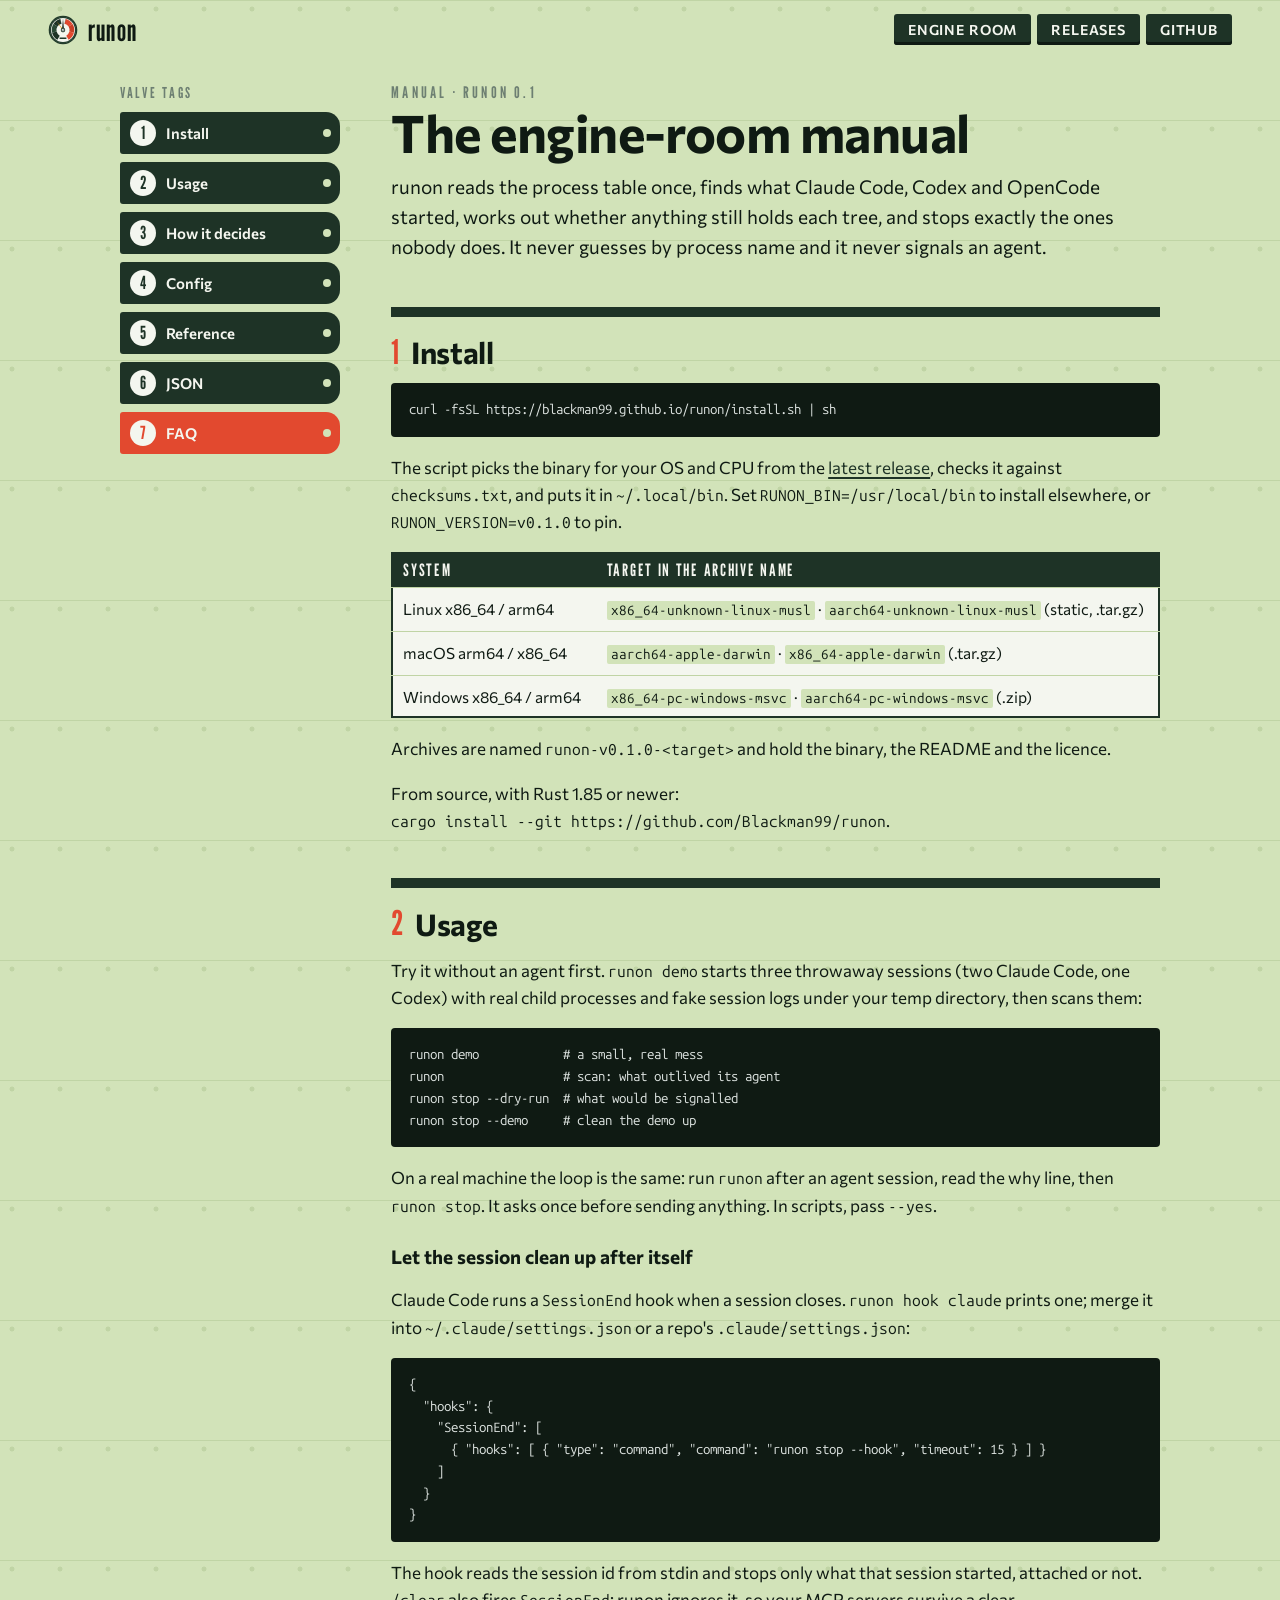
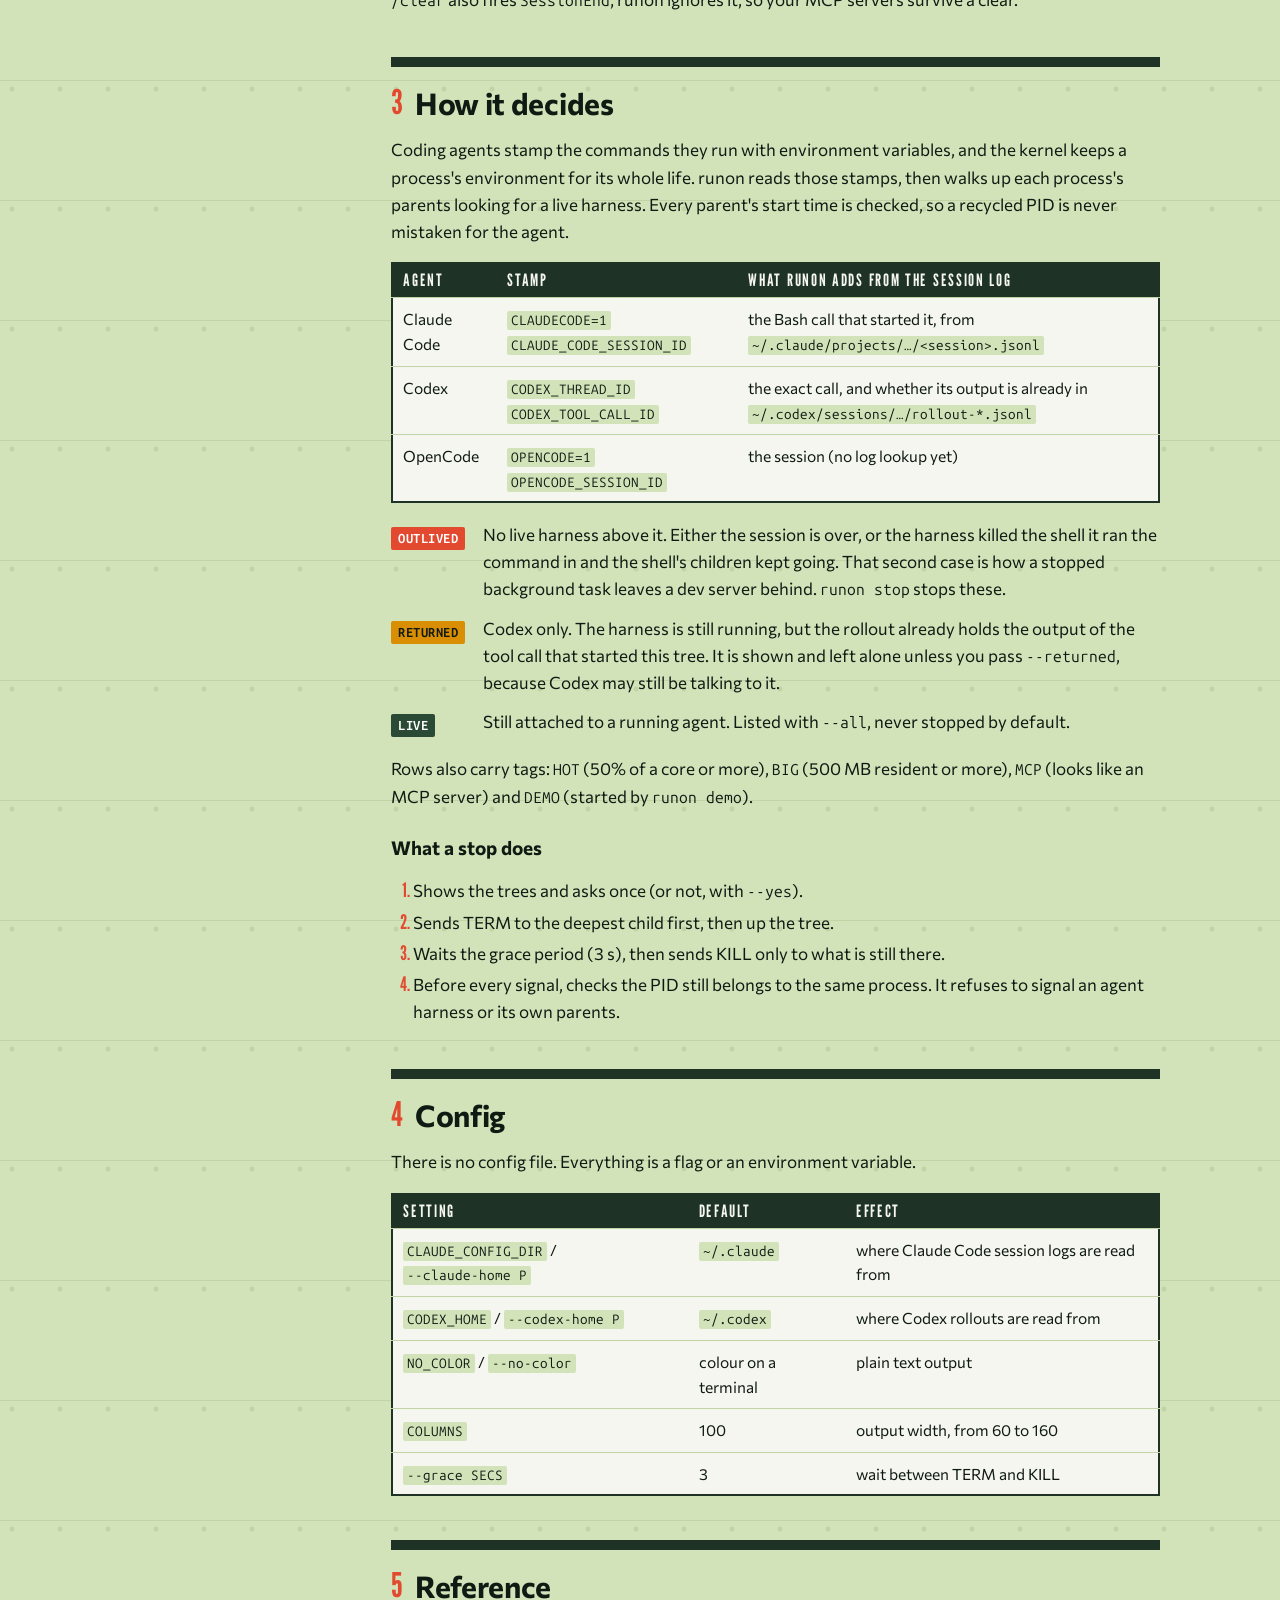
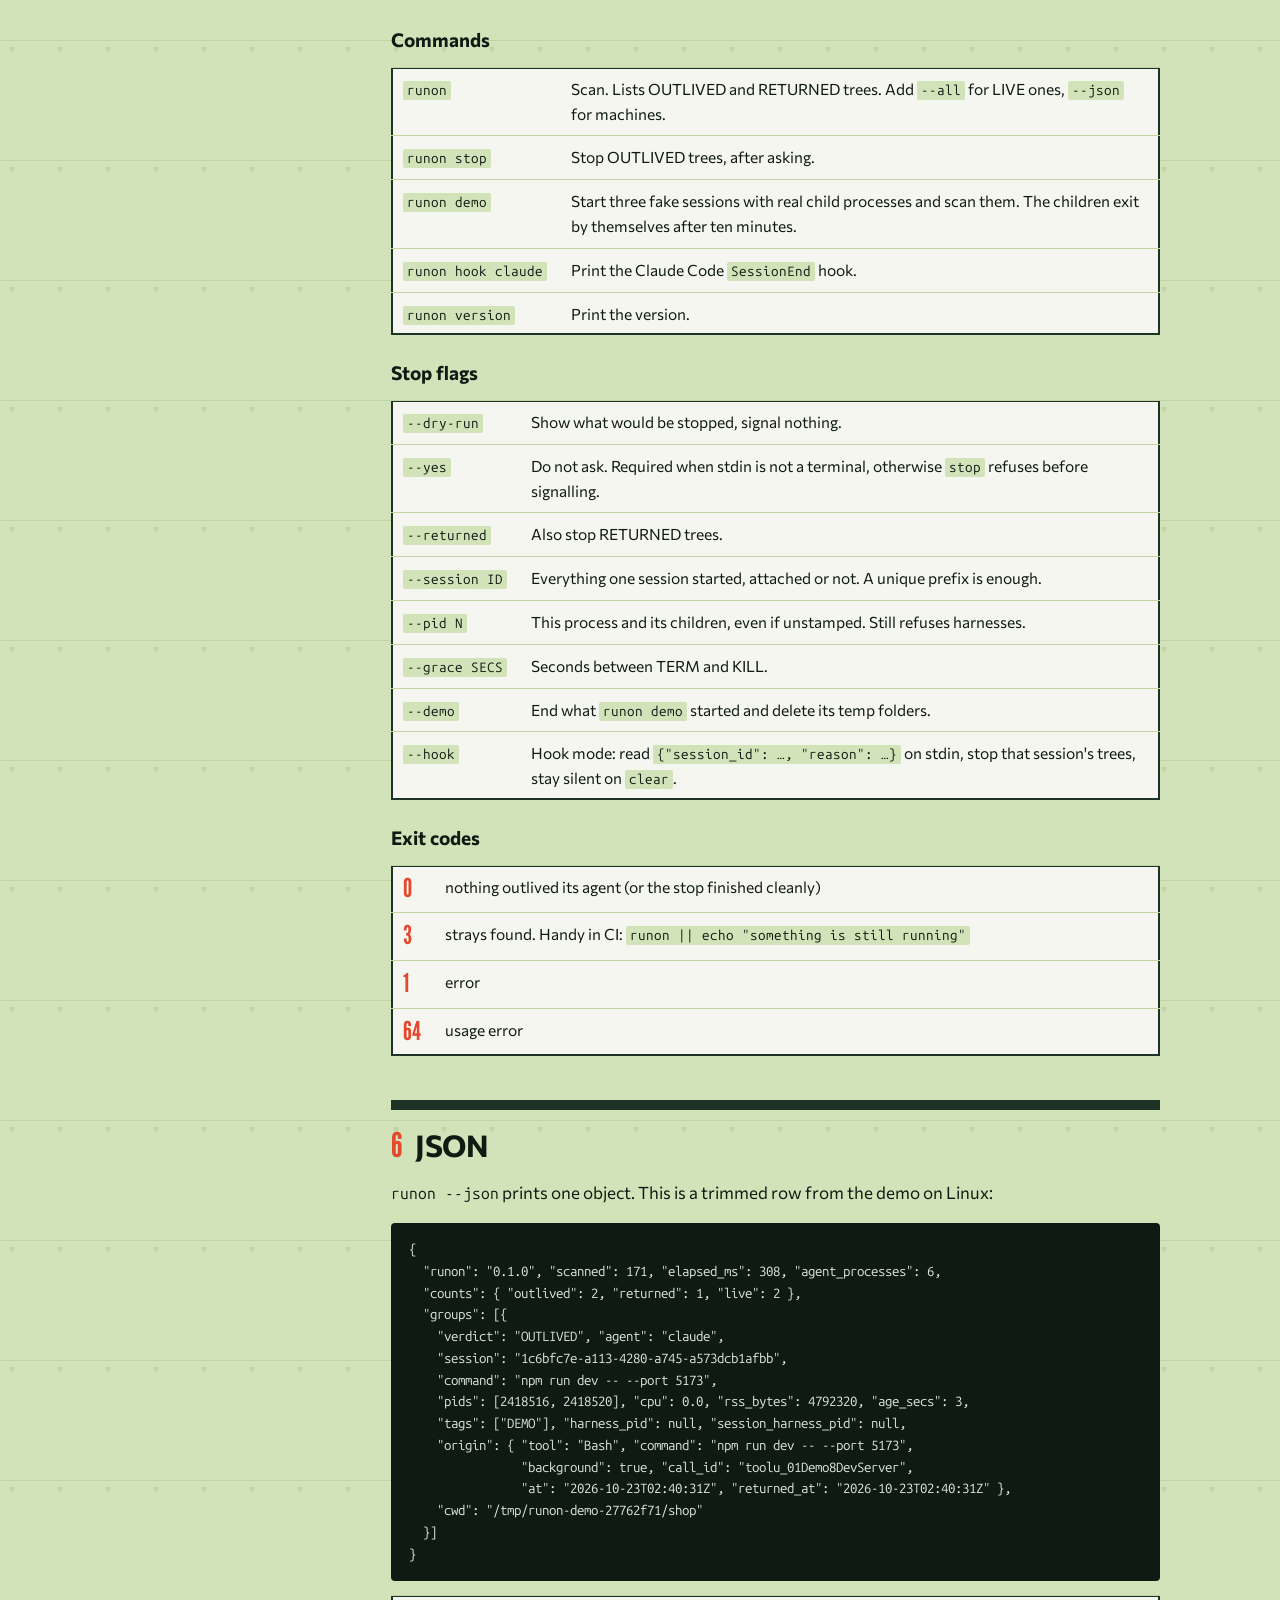
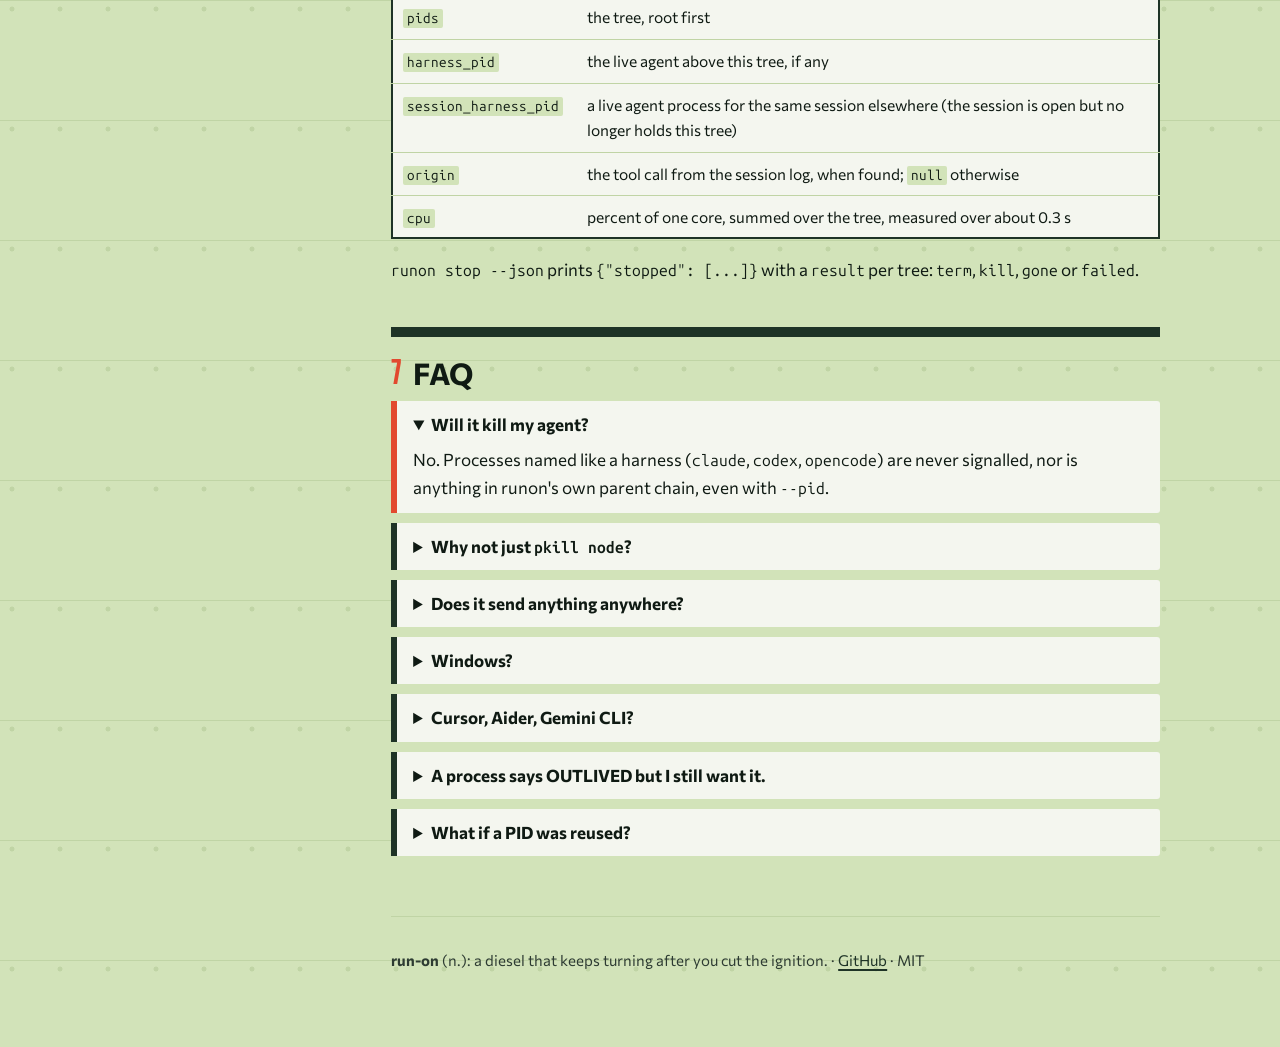
==== site/docs/index.html @ 15f355cf "Docs manual, share card (OG + social preview) rendered from the landing telegraph" ====
<!doctype html>
<html lang="en">
<head>
<meta charset="utf-8">
<meta name="viewport" content="width=device-width, initial-scale=1">
<title>runon docs · install, usage, config, reference, FAQ</title>
<meta name="description" content="How runon decides which processes outlived their coding agent, every command and flag, the JSON it prints, and what it will never signal.">
<link rel="canonical" href="https://blackman99.github.io/runon/docs/">
<meta property="og:type" content="website">
<meta property="og:site_name" content="runon">
<meta property="og:title" content="runon docs · the engine-room manual">
<meta property="og:description" content="Install, usage, config, the full reference and the FAQ for runon, the tool that finds what your coding agent left running.">
<meta property="og:url" content="https://blackman99.github.io/runon/docs/">
<meta property="og:image" content="https://blackman99.github.io/runon/og.png">
<meta property="og:image:width" content="1200">
<meta property="og:image:height" content="630">
<meta property="og:image:alt" content="An engine-order telegraph set to FINISHED WITH ENGINES while three cylinders keep turning.">
<meta name="twitter:card" content="summary_large_image">
<meta name="twitter:title" content="runon docs · the engine-room manual">
<meta name="twitter:description" content="Install, usage, config, reference and FAQ for runon.">
<meta name="twitter:image" content="https://blackman99.github.io/runon/og.png">
<meta name="theme-color" content="#d2e3b9">
<link rel="icon" href="../favicon.svg" type="image/svg+xml">
<link rel="icon" href="../img/favicon-64.png" type="image/png" sizes="64x64">
<link rel="stylesheet" href="../fonts.css">
<link rel="stylesheet" href="../style.css">
<link rel="stylesheet" href="docs.css">
</head>
<body class="manual">
<a class="skip" href="#install">Skip to the manual</a>
<header class="placard">
  <a class="mark" href="../"><img src="../img/logo.svg" alt="" width="30" height="30"><span>runon</span></a>
  <nav aria-label="site">
    <a href="../">Engine room</a>
    <a href="https://github.com/Blackman99/runon/releases/latest">Releases</a>
    <a href="https://github.com/Blackman99/runon">GitHub</a>
  </nav>
</header>

<div class="book">
<aside class="tags" aria-label="sections">
  <p class="tags-h">Valve tags</p>
  <ol>
    <li><a href="#install"><b>1</b>Install</a></li>
    <li><a href="#usage"><b>2</b>Usage</a></li>
    <li><a href="#verdicts"><b>3</b>How it decides</a></li>
    <li><a href="#config"><b>4</b>Config</a></li>
    <li><a href="#reference"><b>5</b>Reference</a></li>
    <li><a href="#json"><b>6</b>JSON</a></li>
    <li><a href="#faq"><b>7</b>FAQ</a></li>
  </ol>
</aside>

<main class="pages">
<p class="kicker">Manual · runon 0.1</p>
<h1>The engine-room manual</h1>
<p class="lede">runon reads the process table once, finds what Claude Code, Codex and OpenCode started, works out whether anything still holds each tree, and stops exactly the ones nobody does. It never guesses by process name and it never signals an agent.</p>

<section id="install">
<h2><b>1</b>Install</h2>
<pre class="snippet"><code>curl -fsSL https://blackman99.github.io/runon/install.sh | sh</code></pre>
<p>The script picks the binary for your OS and CPU from the <a href="https://github.com/Blackman99/runon/releases/latest">latest release</a>, checks it against <code>checksums.txt</code>, and puts it in <code>~/.local/bin</code>. Set <code>RUNON_BIN=/usr/local/bin</code> to install elsewhere, or <code>RUNON_VERSION=v0.1.0</code> to pin.</p>
<table class="spec">
<thead><tr><th>System</th><th>Target in the archive name</th></tr></thead>
<tbody>
<tr><td>Linux x86_64 / arm64</td><td><code>x86_64-unknown-linux-musl</code> · <code>aarch64-unknown-linux-musl</code> (static, .tar.gz)</td></tr>
<tr><td>macOS arm64 / x86_64</td><td><code>aarch64-apple-darwin</code> · <code>x86_64-apple-darwin</code> (.tar.gz)</td></tr>
<tr><td>Windows x86_64 / arm64</td><td><code>x86_64-pc-windows-msvc</code> · <code>aarch64-pc-windows-msvc</code> (.zip)</td></tr>
</tbody>
</table>
<p>Archives are named <code>runon-v0.1.0-&lt;target&gt;</code> and hold the binary, the README and the licence.</p>
<p>From source, with Rust 1.85 or newer: <code class="nw">cargo install --git https://github.com/Blackman99/runon</code>.</p>
</section>

<section id="usage">
<h2><b>2</b>Usage</h2>
<p>Try it without an agent first. <code>runon demo</code> starts three throwaway sessions (two Claude Code, one Codex) with real child processes and fake session logs under your temp directory, then scans them:</p>
<pre class="snippet"><code>runon demo            # a small, real mess
runon                 # scan: what outlived its agent
runon stop --dry-run  # what would be signalled
runon stop --demo     # clean the demo up</code></pre>
<p>On a real machine the loop is the same: run <code>runon</code> after an agent session, read the why line, then <code>runon stop</code>. It asks once before sending anything. In scripts, pass <code>--yes</code>.</p>
<h3>Let the session clean up after itself</h3>
<p>Claude Code runs a <code>SessionEnd</code> hook when a session closes. <code>runon hook claude</code> prints one; merge it into <code>~/.claude/settings.json</code> or a repo's <code>.claude/settings.json</code>:</p>
<pre class="snippet"><code>{
  "hooks": {
    "SessionEnd": [
      { "hooks": [ { "type": "command", "command": "runon stop --hook", "timeout": 15 } ] }
    ]
  }
}</code></pre>
<p>The hook reads the session id from stdin and stops only what that session started, attached or not. <code>/clear</code> also fires <code>SessionEnd</code>; runon ignores it, so your MCP servers survive a clear.</p>
</section>

<section id="verdicts">
<h2><b>3</b>How it decides</h2>
<p>Coding agents stamp the commands they run with environment variables, and the kernel keeps a process's environment for its whole life. runon reads those stamps, then walks up each process's parents looking for a live harness. Every parent's start time is checked, so a recycled PID is never mistaken for the agent.</p>
<table class="spec">
<thead><tr><th>Agent</th><th>Stamp</th><th>What runon adds from the session log</th></tr></thead>
<tbody>
<tr><td>Claude Code</td><td><code>CLAUDECODE=1</code> <code>CLAUDE_CODE_SESSION_ID</code></td><td>the Bash call that started it, from <code>~/.claude/projects/…/&lt;session&gt;.jsonl</code></td></tr>
<tr><td>Codex</td><td><code>CODEX_THREAD_ID</code> <code>CODEX_TOOL_CALL_ID</code></td><td>the exact call, and whether its output is already in <code>~/.codex/sessions/…/rollout-*.jsonl</code></td></tr>
<tr><td>OpenCode</td><td><code>OPENCODE=1</code> <code>OPENCODE_SESSION_ID</code></td><td>the session (no log lookup yet)</td></tr>
</tbody>
</table>
<dl class="verdicts">
<dt><span class="b out">OUTLIVED</span></dt><dd>No live harness above it. Either the session is over, or the harness killed the shell it ran the command in and the shell's children kept going. That second case is how a stopped background task leaves a dev server behind. <code>runon stop</code> stops these.</dd>
<dt><span class="b ret">RETURNED</span></dt><dd>Codex only. The harness is still running, but the rollout already holds the output of the tool call that started this tree. It is shown and left alone unless you pass <code>--returned</code>, because Codex may still be talking to it.</dd>
<dt><span class="b live">LIVE</span></dt><dd>Still attached to a running agent. Listed with <code>--all</code>, never stopped by default.</dd>
</dl>
<p>Rows also carry tags: <code>HOT</code> (50% of a core or more), <code>BIG</code> (500 MB resident or more), <code>MCP</code> (looks like an MCP server) and <code>DEMO</code> (started by <code>runon demo</code>).</p>
<h3>What a stop does</h3>
<ol class="seq">
<li>Shows the trees and asks once (or not, with <code>--yes</code>).</li>
<li>Sends TERM to the deepest child first, then up the tree.</li>
<li>Waits the grace period (3 s), then sends KILL only to what is still there.</li>
<li>Before every signal, checks the PID still belongs to the same process. It refuses to signal an agent harness or its own parents.</li>
</ol>
</section>

<section id="config">
<h2><b>4</b>Config</h2>
<p>There is no config file. Everything is a flag or an environment variable.</p>
<table class="spec">
<thead><tr><th>Setting</th><th>Default</th><th>Effect</th></tr></thead>
<tbody>
<tr><td><code>CLAUDE_CONFIG_DIR</code> / <code>--claude-home P</code></td><td><code>~/.claude</code></td><td>where Claude Code session logs are read from</td></tr>
<tr><td><code>CODEX_HOME</code> / <code>--codex-home P</code></td><td><code>~/.codex</code></td><td>where Codex rollouts are read from</td></tr>
<tr><td><code>NO_COLOR</code> / <code>--no-color</code></td><td>colour on a terminal</td><td>plain text output</td></tr>
<tr><td><code>COLUMNS</code></td><td>100</td><td>output width, from 60 to 160</td></tr>
<tr><td><code>--grace SECS</code></td><td>3</td><td>wait between TERM and KILL</td></tr>
</tbody>
</table>
</section>

<section id="reference">
<h2><b>5</b>Reference</h2>
<h3>Commands</h3>
<table class="spec cmds">
<tbody>
<tr><td><code>runon</code></td><td>Scan. Lists OUTLIVED and RETURNED trees. Add <code>--all</code> for LIVE ones, <code>--json</code> for machines.</td></tr>
<tr><td><code>runon stop</code></td><td>Stop OUTLIVED trees, after asking.</td></tr>
<tr><td><code>runon demo</code></td><td>Start three fake sessions with real child processes and scan them. The children exit by themselves after ten minutes.</td></tr>
<tr><td><code>runon hook claude</code></td><td>Print the Claude Code <code>SessionEnd</code> hook.</td></tr>
<tr><td><code>runon version</code></td><td>Print the version.</td></tr>
</tbody>
</table>
<h3>Stop flags</h3>
<table class="spec cmds">
<tbody>
<tr><td><code>--dry-run</code></td><td>Show what would be stopped, signal nothing.</td></tr>
<tr><td><code>--yes</code></td><td>Do not ask. Required when stdin is not a terminal, otherwise <code>stop</code> refuses before signalling.</td></tr>
<tr><td><code>--returned</code></td><td>Also stop RETURNED trees.</td></tr>
<tr><td><code>--session ID</code></td><td>Everything one session started, attached or not. A unique prefix is enough.</td></tr>
<tr><td><code>--pid N</code></td><td>This process and its children, even if unstamped. Still refuses harnesses.</td></tr>
<tr><td><code>--grace SECS</code></td><td>Seconds between TERM and KILL.</td></tr>
<tr><td><code>--demo</code></td><td>End what <code>runon demo</code> started and delete its temp folders.</td></tr>
<tr><td><code>--hook</code></td><td>Hook mode: read <code>{"session_id": …, "reason": …}</code> on stdin, stop that session's trees, stay silent on <code>clear</code>.</td></tr>
</tbody>
</table>
<h3>Exit codes</h3>
<table class="spec codes">
<tbody>
<tr><td><b>0</b></td><td>nothing outlived its agent (or the stop finished cleanly)</td></tr>
<tr><td><b>3</b></td><td>strays found. Handy in CI: <code>runon || echo "something is still running"</code></td></tr>
<tr><td><b>1</b></td><td>error</td></tr>
<tr><td><b>64</b></td><td>usage error</td></tr>
</tbody>
</table>
</section>

<section id="json">
<h2><b>6</b>JSON</h2>
<p><code>runon --json</code> prints one object. This is a trimmed row from the demo on Linux:</p>
<pre class="snippet"><code>{
  "runon": "0.1.0", "scanned": 171, "elapsed_ms": 308, "agent_processes": 6,
  "counts": { "outlived": 2, "returned": 1, "live": 2 },
  "groups": [{
    "verdict": "OUTLIVED", "agent": "claude",
    "session": "1c6bfc7e-a113-4280-a745-a573dcb1afbb",
    "command": "npm run dev -- --port 5173",
    "pids": [2418516, 2418520], "cpu": 0.0, "rss_bytes": 4792320, "age_secs": 3,
    "tags": ["DEMO"], "harness_pid": null, "session_harness_pid": null,
    "origin": { "tool": "Bash", "command": "npm run dev -- --port 5173",
                "background": true, "call_id": "toolu_01Demo8DevServer",
                "at": "2026-10-23T02:40:31Z", "returned_at": "2026-10-23T02:40:31Z" },
    "cwd": "/tmp/runon-demo-27762f71/shop"
  }]
}</code></pre>
<table class="spec">
<tbody>
<tr><td><code>pids</code></td><td>the tree, root first</td></tr>
<tr><td><code>harness_pid</code></td><td>the live agent above this tree, if any</td></tr>
<tr><td><code>session_harness_pid</code></td><td>a live agent process for the same session elsewhere (the session is open but no longer holds this tree)</td></tr>
<tr><td><code>origin</code></td><td>the tool call from the session log, when found; <code>null</code> otherwise</td></tr>
<tr><td><code>cpu</code></td><td>percent of one core, summed over the tree, measured over about 0.3 s</td></tr>
</tbody>
</table>
<p><code>runon stop --json</code> prints <code>{"stopped": [...]}</code> with a <code>result</code> per tree: <code>term</code>, <code>kill</code>, <code>gone</code> or <code>failed</code>.</p>
</section>

<section id="faq">
<h2><b>7</b>FAQ</h2>
<details open><summary>Will it kill my agent?</summary><p>No. Processes named like a harness (<code>claude</code>, <code>codex</code>, <code>opencode</code>) are never signalled, nor is anything in runon's own parent chain, even with <code>--pid</code>.</p></details>
<details><summary>Why not just <code>pkill node</code>?</summary><p>Because the dev server you started yourself is also <code>node</code>. runon only looks at processes carrying an agent's stamp, so your own terminals are invisible to it.</p></details>
<details><summary>Does it send anything anywhere?</summary><p>No network at all. It reads the process table and the session logs already on your disk, and prints.</p></details>
<details><summary>Windows?</summary><p>Scanning works the same. Windows has no TERM, so a stop is a hard <code>TerminateProcess</code> after the same checks; processes get no chance to clean up. The <code>conhost.exe</code> every console program gets is left out of the trees.</p></details>
<details><summary>Cursor, Aider, Gemini CLI?</summary><p>Not yet. runon needs a stamp the agent puts on its child processes; if your agent sets one, open an issue with <code>env</code> output from inside a tool call and it can be added.</p></details>
<details><summary>A process says OUTLIVED but I still want it.</summary><p>Leave it. runon only reports unless you run <code>stop</code>, and <code>stop</code> always lists what it will signal before asking. <code>--dry-run</code> never signals.</p></details>
<details><summary>What if a PID was reused?</summary><p>Every signal is preceded by a start-time check on that PID. If the process changed, it is skipped and reported as <code>gone</code>.</p></details>
</section>

<footer class="colophon"><p><b>run-on</b> (n.): a diesel that keeps turning after you cut the ignition. · <a href="https://github.com/Blackman99/runon">GitHub</a> · MIT</p></footer>
</main>
</div>
<script src="docs.js" defer></script>
</body>
</html>
---- site/fonts.css ----
@font-face{font-family:'League Gothic';font-weight:400;font-display:swap;src:url(fonts/LeagueGothic.woff2) format('woff2');unicode-range:U+0000-00FF, U+0131, U+0152-0153, U+02BB-02BC, U+02C6, U+02DA, U+02DC, U+0304, U+0308, U+0329, U+2000-206F, U+20AC, U+2122, U+2191, U+2193, U+2212, U+2215, U+FEFF, U+FFFD}
@font-face{font-family:'Commissioner';font-weight:400 700;font-display:swap;src:url(fonts/Commissioner.woff2) format('woff2');unicode-range:U+0000-00FF, U+0131, U+0152-0153, U+02BB-02BC, U+02C6, U+02DA, U+02DC, U+0304, U+0308, U+0329, U+2000-206F, U+20AC, U+2122, U+2191, U+2193, U+2212, U+2215, U+FEFF, U+FFFD}
@font-face{font-family:'Ubuntu Sans Mono';font-weight:400 600;font-display:swap;src:url(fonts/UbuntuSansMono.woff2) format('woff2');unicode-range:U+0000-00FF, U+0131, U+0152-0153, U+02BB-02BC, U+02C6, U+02DA, U+02DC, U+0304, U+0308, U+0329, U+2000-206F, U+20AC, U+2122, U+2191, U+2193, U+2212, U+2215, U+FEFF, U+FFFD}
---- site/style.css ----
/* runon · engine room. Eau-de-nil walls, bottle-green machinery, enamel dial.
   Palette: #d2e3b9 wall · #c0d4a5 seam · #1e3326 machine · #2b4a36 machine lit
   #0f1a13 ink · #f4f6ef enamel · #9aa3a0 steel · #dfe5e2 steel lit · #6d7f72 bolt
   #e2492f vermilion (OUTLIVED, ASTERN) · #d98e04 ochre (RETURNED, answer pointer) */
:root{
  --wall:#d2e3b9;--seam:#c0d4a5;--mach:#1e3326;--mach2:#2b4a36;--ink:#0f1a13;
  --enamel:#f4f6ef;--steel:#9aa3a0;--steel2:#dfe5e2;--bolt:#6d7f72;--red:#e2492f;--ochre:#d98e04;
  --gothic:'League Gothic','Oswald','Arial Narrow',sans-serif;
  --body:'Commissioner',system-ui,sans-serif;
  --mono:'Ubuntu Sans Mono',ui-monospace,'SFMono-Regular',Menlo,monospace;
}
*{box-sizing:border-box}
html{scroll-behavior:smooth}
@media (prefers-reduced-motion:reduce){html{scroll-behavior:auto}}
body{margin:0;color:var(--ink);font:400 17px/1.6 var(--body);background-color:var(--wall);
  /* painted steel wall: a 1px panel seam every 120px, a rivet row just under each seam */
  background-image:
    radial-gradient(circle at 12px 9px,var(--seam) 2.2px,transparent 2.8px),
    linear-gradient(to bottom,var(--seam) 0 1px,transparent 1px 120px);
  background-size:48px 120px,100% 120px}
a{color:var(--mach);text-decoration-thickness:1.5px;text-underline-offset:3px}
a:hover{color:var(--red)}
code,pre{font-family:var(--mono);font-size:.92em}
:focus-visible{outline:3px solid var(--ochre);outline-offset:3px}
.skip{position:absolute;left:-999px;top:0;background:var(--ink);color:var(--enamel);padding:8px 12px;z-index:9}
.skip:focus{left:8px}

/* nameplate header */
.placard{display:flex;align-items:center;justify-content:space-between;padding:14px clamp(16px,4vw,48px)}
.mark{display:flex;align-items:center;gap:10px;text-decoration:none;color:var(--ink);font:400 30px/1 var(--gothic);letter-spacing:.04em}
.placard nav{display:flex;gap:6px}
.placard nav a{font:600 14px/1 var(--body);letter-spacing:.06em;text-transform:uppercase;text-decoration:none;
  color:var(--enamel);background:var(--mach);padding:9px 14px 8px;border-radius:3px;
  box-shadow:inset 0 -3px 0 var(--ink)}
.placard nav a:hover{background:var(--mach2);color:var(--enamel)}
.placard nav a:active{transform:translateY(1px);box-shadow:inset 0 -2px 0 var(--ink)}

/* ── engine room ─────────────────────────────────────────── */
.room{position:relative;padding:0 clamp(12px,3vw,40px) 28px}
.catwalk{position:absolute;left:calc(-1 * clamp(12px,3vw,40px));right:calc(-1 * clamp(12px,3vw,40px));top:calc(var(--d) + 58px);height:64px;pointer-events:none;
  /* top rail, mid rail, deck edge, stanchions every 90px */
  background:
    linear-gradient(var(--mach),var(--mach)) 0 0/100% 7px no-repeat,
    linear-gradient(var(--mach2),var(--mach2)) 0 26px/100% 4px no-repeat,
    linear-gradient(var(--mach),var(--mach)) 0 52px/100% 12px no-repeat,
    repeating-linear-gradient(to right,transparent 0 84px,var(--mach) 84px 90px) 0 0/100% 52px no-repeat}
.bridge{position:relative;display:grid;justify-items:center}
.telegraph{margin:0;display:grid;justify-items:center;gap:6px}
.room{--d:clamp(260px,40vh,82vw)}
#dial{width:var(--d);height:var(--d);overflow:visible}
/* the telegraph's column down to the catwalk deck */
.telegraph{position:relative}
.telegraph::after{content:"";position:absolute;left:50%;top:calc(var(--d) - 6px);width:34px;height:70px;margin-left:-17px;background:var(--mach);z-index:-1;box-shadow:inset 8px 0 0 var(--mach2)}
.legend{position:relative;z-index:1;background:var(--wall);padding:2px 10px;border-radius:3px}
#dial text{font-family:var(--gothic);letter-spacing:.04em}
.legend{font:500 13px/1.3 var(--body);color:var(--mach);display:flex;flex-wrap:wrap;gap:4px 10px;align-items:center;justify-content:center}
.legend .k{display:inline-block;width:22px;height:6px;border-radius:3px;margin-right:7px;vertical-align:middle}
.legend .order{background:var(--ink);height:8px}
.legend .answer{background:var(--ochre);height:4px}
.ringing #dial{animation:ring .14s linear 3}
@keyframes ring{25%{transform:translateX(-2.5px) rotate(-.6deg)}75%{transform:translateX(2.5px) rotate(.6deg)}}

.pedestal{position:relative;margin-top:14px;max-width:760px;text-align:center;
  background:var(--mach);color:var(--enamel);padding:18px clamp(18px,4vw,40px) 20px;border-radius:4px;
  box-shadow:inset 0 0 0 3px var(--mach2),inset 0 -6px 0 var(--ink)}
.pedestal::before,.pedestal::after{content:"";position:absolute;top:12px;width:9px;height:9px;border-radius:50%;background:var(--bolt);box-shadow:0 calc(100% + 0px) 0 transparent}
.pedestal::before{left:12px}.pedestal::after{right:12px}
h1{margin:0;font:400 clamp(64px,9vw,112px)/.9 var(--gothic);letter-spacing:.05em;display:inline-flex;align-items:center;gap:.14em}
h1 img{width:.5em;height:.5em}
.lede{margin:10px auto 0;max-width:60ch;font-size:17px;color:#dfe5e2}
.lede b{color:var(--enamel);font-weight:700}

.engine{position:relative;margin:30px auto 0;max-width:1180px}
.units{display:grid;grid-template-columns:repeat(var(--n,6),minmax(0,1fr));gap:0 10px;position:relative;z-index:1}
.unit{display:flex;flex-direction:column;min-width:0}
.unit svg{display:block;width:100%;height:auto;margin-top:-2px}
.crankcase{height:22px;margin-top:-6px;background:var(--mach);border-radius:0 0 4px 4px;box-shadow:inset 0 5px 0 var(--mach2),inset 0 -5px 0 var(--ink)}
.plate{background:var(--enamel);border-radius:3px;padding:8px 10px 9px;min-height:96px;
  box-shadow:inset 0 0 0 2px var(--mach),inset 0 -4px 0 var(--steel);position:relative;transition:transform .35s cubic-bezier(.3,1.6,.5,1)}
.plate .st{font:400 19px/1 var(--gothic);letter-spacing:.08em;color:var(--bolt);display:flex;justify-content:space-between;align-items:center}
.plate .st i{font-style:normal;font:600 11px/1 var(--mono);letter-spacing:0;color:var(--bolt)}
.plate .cmd{font:600 13.5px/1.25 var(--mono);margin-top:7px;overflow-wrap:anywhere}
.plate .why{font:500 12px/1.35 var(--body);margin-top:5px;color:#3c4c41}
.plate.flip{transform:rotateX(0) translateY(-6px)}
.plate.out{box-shadow:inset 0 0 0 2px var(--red),inset 0 -4px 0 var(--red)}
.plate.out .st{color:var(--red)}
.plate.ret{box-shadow:inset 0 0 0 2px var(--ochre),inset 0 -4px 0 var(--ochre)}
.plate.ret .st{color:#a96d00}
.plate.live .st{color:var(--mach)}
.plate.ended{opacity:.62}
.plate.ended .st{color:var(--mach)}
.plate.stopped{box-shadow:inset 0 0 0 2px var(--mach),inset 0 -4px 0 var(--mach)}
.plate.stopped .st{color:var(--mach)}

.controls{display:flex;flex-wrap:wrap;align-items:center;justify-content:center;gap:12px 18px;margin:22px auto 0;max-width:1180px}
.counter{display:flex;align-items:center;gap:10px;font:600 15px/1.2 var(--body)}
.drum{display:inline-block;height:44px;min-width:40px;overflow:hidden;background:var(--ink);color:var(--enamel);border-radius:3px;
  font:400 40px/44px var(--gothic);text-align:center;box-shadow:inset 0 0 0 2px var(--mach2)}
.drum span{display:block;transition:transform .5s cubic-bezier(.5,1.5,.5,1)}
.lever{appearance:none;border:0;cursor:pointer;display:inline-flex;align-items:center;gap:12px;background:var(--red);color:#fff;
  padding:10px 18px 10px 12px;border-radius:4px;font:600 16px/1 var(--body);box-shadow:inset 0 -4px 0 #a8321d}
.lever code{font-size:16px}
.lever .handle{width:12px;height:28px;border-radius:6px;background:var(--enamel);box-shadow:inset 0 -6px 0 var(--steel);transform-origin:50% 90%;transition:transform .3s}
.lever:not(:disabled):hover .handle{transform:rotate(18deg)}
.lever:not(:disabled) .handle{animation:nudge 1.8s ease-in-out infinite}
.lever.pulled .handle{transform:rotate(-55deg);animation:none}
.lever:disabled{background:var(--bolt);box-shadow:inset 0 -4px 0 #55655a;cursor:default}
.lever:disabled .handle{animation:none}
.lever.ret{background:var(--ochre);color:var(--ink);box-shadow:inset 0 -4px 0 #a96d00}
.lever.ret:disabled{background:#c9a65a}
@keyframes nudge{0%,70%,100%{transform:rotate(0)}80%{transform:rotate(24deg)}90%{transform:rotate(8deg)}}
.ghost{appearance:none;background:none;border:2px solid var(--mach);color:var(--mach);border-radius:4px;padding:8px 13px;font:600 14px/1 var(--body);cursor:pointer}
.ghost:hover{background:var(--mach);color:var(--enamel)}
.drop{position:relative;border-style:dashed}
.drop input{position:absolute;inset:0;opacity:0;cursor:pointer}
.drop.over{background:var(--mach);color:var(--enamel)}
.note{max-width:780px;margin:14px auto 0;text-align:center;font-size:13.5px;color:#3c4c41}

/* ── ladder down through the platforms ───────────────────── */
.ladder-wrap{position:relative;max-width:1000px;margin:56px auto 0;padding:0 clamp(16px,4vw,40px) 40px clamp(64px,9vw,120px)}
.ladder{position:absolute;top:0;bottom:0;left:clamp(16px,3vw,44px);width:34px;
  background:
    linear-gradient(var(--mach),var(--mach)) 0 0/5px 100% no-repeat,
    linear-gradient(var(--mach),var(--mach)) 29px 0/5px 100% no-repeat,
    repeating-linear-gradient(to bottom,transparent 0 30px,var(--mach2) 30px 35px) 5px 0/24px 100% no-repeat}
.deck{position:relative;padding:8px 0 46px}
.deck::before{content:"";position:absolute;left:calc(-1 * clamp(48px,6vw,76px));right:0;top:0;height:10px;background:var(--mach);border-radius:2px;
  box-shadow:0 10px 0 -6px var(--mach2)}
.level{margin:26px 0 4px;font:400 22px/1 var(--gothic);letter-spacing:.12em;text-transform:uppercase;color:var(--bolt);display:flex;gap:12px;align-items:baseline}
.level span{font-family:var(--mono);font-size:14px;letter-spacing:0;background:var(--mach);color:var(--enamel);padding:3px 6px;border-radius:2px}
h2{margin:0 0 12px;font:700 clamp(28px,3.4vw,40px)/1.1 var(--body);letter-spacing:-.01em}
h3{margin:30px 0 6px;font:700 21px/1.2 var(--body)}
.deck p{max-width:68ch}
.log{margin:22px 0 0}
#term{margin:0;background:var(--mach);color:var(--steel2);padding:18px 20px;border-radius:4px;overflow:auto;
  font:400 14.5px/1.55 var(--mono);box-shadow:inset 0 0 0 3px var(--mach2);white-space:pre}
#term .bo{background:var(--red);color:#fff;font-weight:600}
#term .br{background:var(--ochre);color:var(--ink);font-weight:600}
#term .bl{background:var(--mach2);color:#fff;font-weight:600}
#term .w{color:#fff;font-weight:600}
#term .d{color:#8d9b93}
.log figcaption,.snip-cap{font-size:13px;color:#3c4c41;margin-top:8px}
.stamps{border-collapse:collapse;width:100%;margin:18px 0;background:var(--enamel);font-size:15px;box-shadow:inset 0 0 0 2px var(--mach)}
.stamps th{font:400 18px/1 var(--gothic);letter-spacing:.1em;text-transform:uppercase;text-align:left;background:var(--mach);color:var(--enamel);padding:10px 12px 8px}
.stamps td{padding:10px 12px;border-top:1px solid var(--seam);vertical-align:top}
.stamps td:first-child{font-weight:700;white-space:nowrap}
.stamps code{font-size:13px;background:var(--wall);padding:1px 4px;border-radius:2px;white-space:nowrap}
.orders{margin:16px 0 0;display:grid;gap:12px}
.orders div{display:grid;grid-template-columns:112px 1fr;gap:14px;align-items:start}
.orders dt{margin:0}.orders dd{margin:0}
.b{display:inline-block;font:600 13px/1 var(--mono);padding:5px 8px;border-radius:2px;color:#fff}
.b.out{background:var(--red)}.b.ret{background:var(--ochre);color:var(--ink)}.b.live{background:var(--mach)}
.steps{list-style:none;padding:0;margin:18px 0 0;counter-reset:s}
.steps li{counter-increment:s;display:grid;grid-template-columns:34px 1fr;gap:2px 12px;padding:12px 0;border-top:1px solid var(--seam)}
.steps li::before{content:counter(s);grid-row:span 2;font:400 30px/1 var(--gothic);color:var(--red)}
.steps code{font-weight:600}
.steps .k{font-weight:400}
.nw{white-space:nowrap}
.steps span{color:#2d3b32}
.snippet{background:var(--ink);color:var(--steel2);padding:16px 18px;border-radius:4px;overflow:auto;font-size:14.5px;line-height:1.5;margin:14px 0}
.foot{text-align:center;padding:30px 16px 46px;background:var(--mach);color:var(--steel2);font-size:15px}
.foot a{color:var(--enamel)}
.foot b{font-family:var(--gothic);font-weight:400;font-size:22px;letter-spacing:.06em;color:var(--enamel)}

@media (max-width:820px){
  .units{grid-template-columns:repeat(3,minmax(0,1fr));gap:14px 10px}
  .crankcase{display:none}
  .catwalk{display:none}
  .orders div{grid-template-columns:1fr;gap:6px}
  .stamps td:first-child{white-space:normal}
}
@media (max-width:520px){
  body{font-size:16px}
  .units{grid-template-columns:repeat(2,minmax(0,1fr))}
  .placard nav a{padding:8px 9px 7px;font-size:12px}
}
@media (prefers-reduced-motion:reduce){
  *,*::before,*::after{animation:none!important;transition:none!important}
}
.legend span{white-space:nowrap}
@media (max-width:640px){
  .stamps{display:block;overflow-x:auto}
  .stamps code{white-space:normal;overflow-wrap:anywhere}
  .stamps td,.stamps th{padding:8px 8px}
}
@media (max-width:640px){ .nw{white-space:normal;overflow-wrap:anywhere} }
pre{max-width:100%}
.deck,.deck>*{min-width:0}
@media (max-width:640px){ #term{font-size:12px;padding:14px} }
---- site/docs/docs.css ----
/* runon docs · the engine-room manual: valve tags on the left, numbered chapters */
.book{display:grid;grid-template-columns:220px minmax(0,1fr);gap:clamp(20px,4vw,56px);max-width:1120px;margin:20px auto 0;padding:0 clamp(16px,4vw,40px) 60px}
.tags{position:sticky;top:18px;align-self:start}
.tags-h{font:400 15px/1 var(--gothic);letter-spacing:.18em;text-transform:uppercase;color:var(--bolt);margin:6px 0 12px}
.tags ol{list-style:none;margin:0;padding:0;display:grid;gap:8px}
/* each link is a brass-less valve tag: a punched hole, a chain line, the number on a disc */
.tags a{position:relative;display:flex;align-items:center;gap:10px;text-decoration:none;color:var(--enamel);background:var(--mach);
  padding:8px 12px 8px 10px;border-radius:3px 14px 14px 3px;font:600 15px/1.2 var(--body);transform-origin:12px 50%;transition:transform .25s,background .2s}
.tags a::after{content:"";position:absolute;right:9px;top:50%;width:8px;height:8px;margin-top:-4px;border-radius:50%;background:var(--wall)}
.tags a b{display:inline-grid;place-items:center;width:26px;height:26px;border-radius:50%;background:var(--enamel);color:var(--mach);font:400 18px/1 var(--gothic)}
.tags a:hover{transform:rotate(-3deg);background:var(--mach2);color:#fff}
.tags a.on{background:var(--red)}
.tags a.on b{color:var(--red)}
@media (prefers-reduced-motion:reduce){.tags a{transition:none}.tags a:hover{transform:none}}
.pages{min-width:0}
.kicker{font:400 16px/1 var(--gothic);letter-spacing:.2em;text-transform:uppercase;color:var(--bolt);margin:6px 0 4px}
.pages h1{font:700 clamp(34px,5vw,52px)/1.05 var(--body);margin:0 0 12px;letter-spacing:-.01em}
.pages .lede{font-size:19px;max-width:62ch;margin:0 0 8px;color:var(--ink);text-align:left}
.pages section{border-top:10px solid var(--mach);margin-top:44px;padding-top:14px;scroll-margin-top:16px}
.pages h2{display:flex;align-items:center;gap:12px;font:700 30px/1.1 var(--body);margin:4px 0 12px}
.pages h2 b{font:400 34px/1 var(--gothic);color:var(--red)}
.pages h3{font:700 19px/1.3 var(--body);margin:26px 0 6px}
.pages p{max-width:70ch}
.spec{border-collapse:collapse;width:100%;margin:14px 0;background:var(--enamel);font-size:15.5px;box-shadow:inset 0 0 0 2px var(--mach)}
.spec th{font:400 17px/1 var(--gothic);letter-spacing:.1em;text-transform:uppercase;text-align:left;background:var(--mach);color:var(--enamel);padding:10px 12px 8px}
.spec td{padding:9px 12px;border-top:1px solid var(--seam);vertical-align:top}
.spec code{font-size:13.5px;background:var(--wall);padding:1px 4px;border-radius:2px}
.cmds td:first-child,.codes td:first-child{white-space:nowrap;width:1%}
.codes b{font:400 26px/1 var(--gothic);color:var(--red)}
.verdicts{display:grid;grid-template-columns:auto 1fr;gap:12px 18px;margin:18px 0}
.verdicts dt{padding-top:2px}
.verdicts dd{margin:0}
.b{display:inline-block;font:600 13px/1 var(--mono);padding:5px 7px;letter-spacing:.04em;border-radius:2px}
.b.out{background:var(--red);color:#fff}.b.ret{background:var(--ochre);color:var(--ink)}.b.live{background:var(--mach2);color:#fff}
.seq{padding-left:22px}.seq li{margin:4px 0;max-width:70ch}
.seq li::marker{font:400 20px var(--gothic);color:var(--red)}
details{background:var(--enamel);border-left:6px solid var(--mach);margin:10px 0;padding:10px 16px;border-radius:0 3px 3px 0}
details[open]{border-left-color:var(--red)}
summary{cursor:pointer;font-weight:700}
details p{margin:8px 0 2px}
.colophon{margin-top:60px;border-top:1px solid var(--seam);padding-top:16px;font-size:15px;color:#2d3b32}
@media (max-width:820px){
  .book{grid-template-columns:1fr}
  .tags{position:static}
  .tags ol{grid-template-columns:repeat(auto-fill,minmax(140px,1fr))}
  .spec{display:block;overflow-x:auto}
  .spec code{overflow-wrap:anywhere}
  .verdicts{grid-template-columns:1fr}
}
@media (min-width:821px){.spec code{white-space:nowrap}}
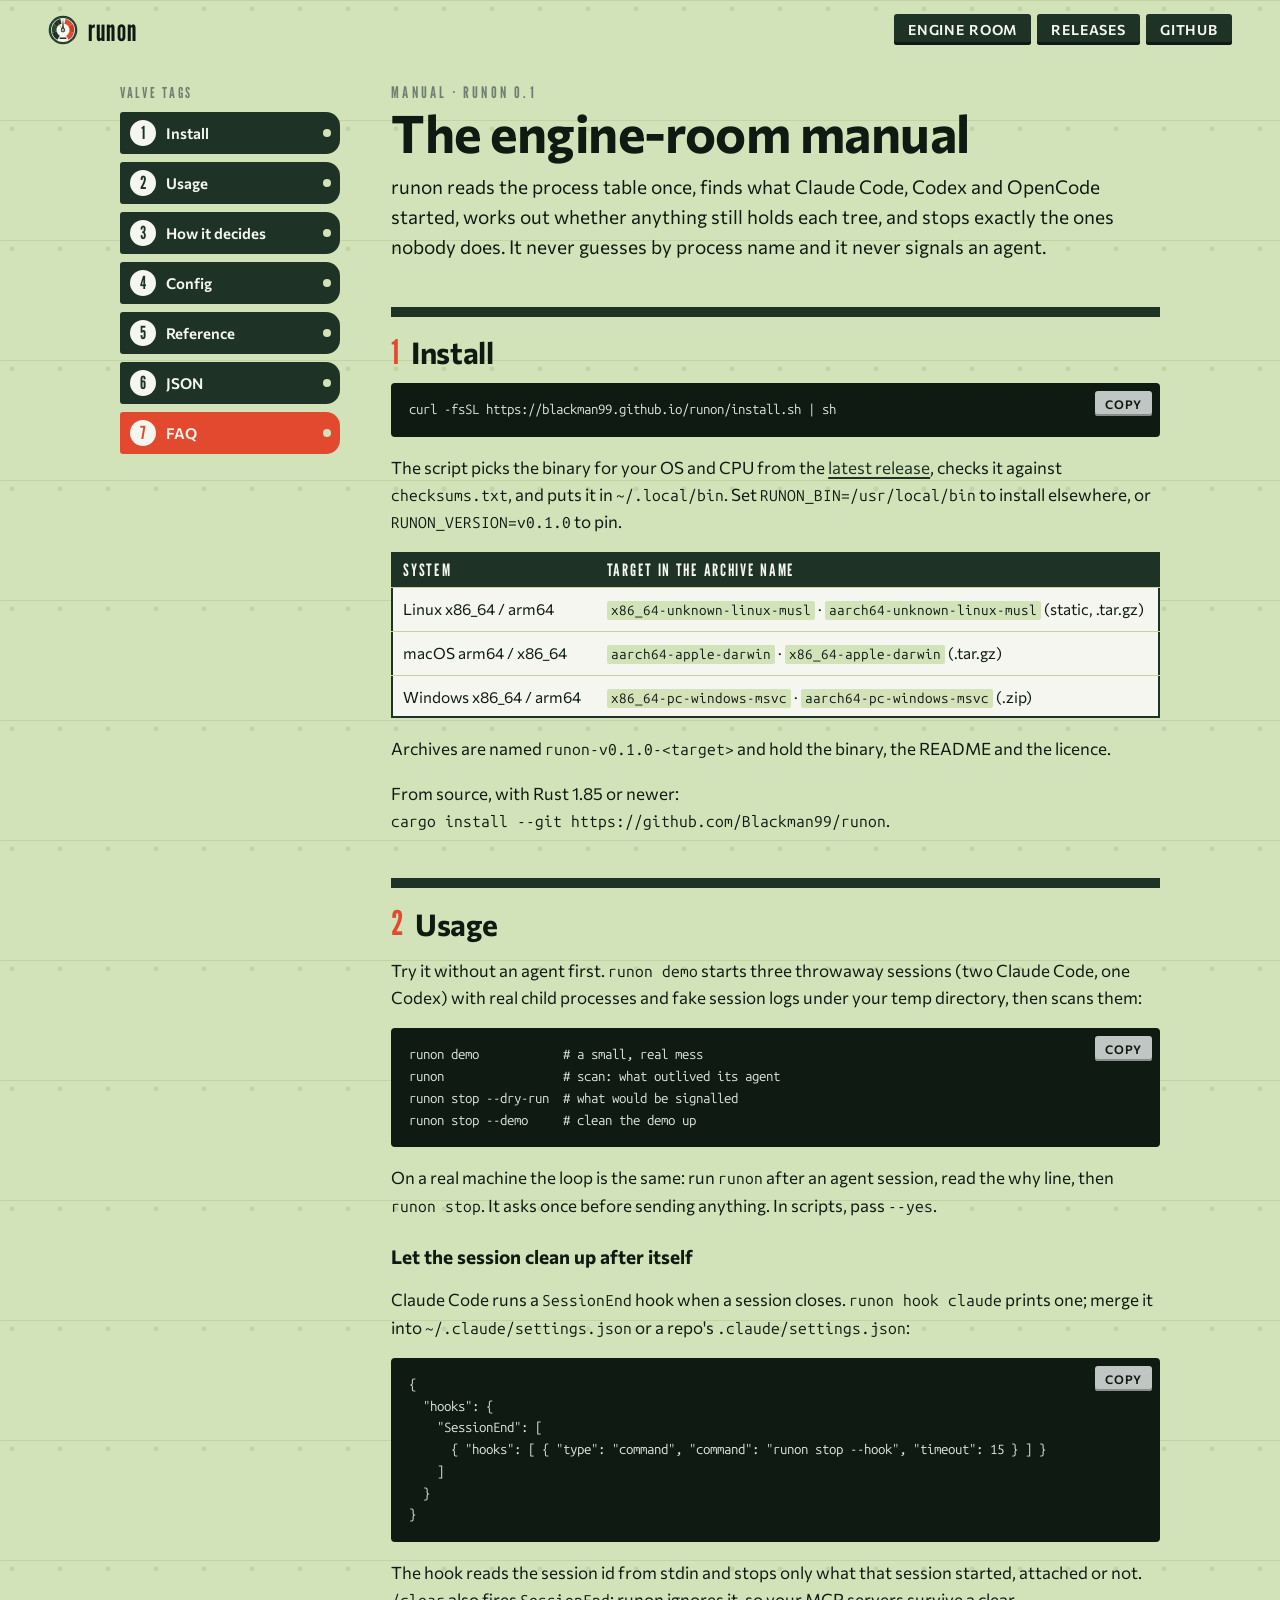
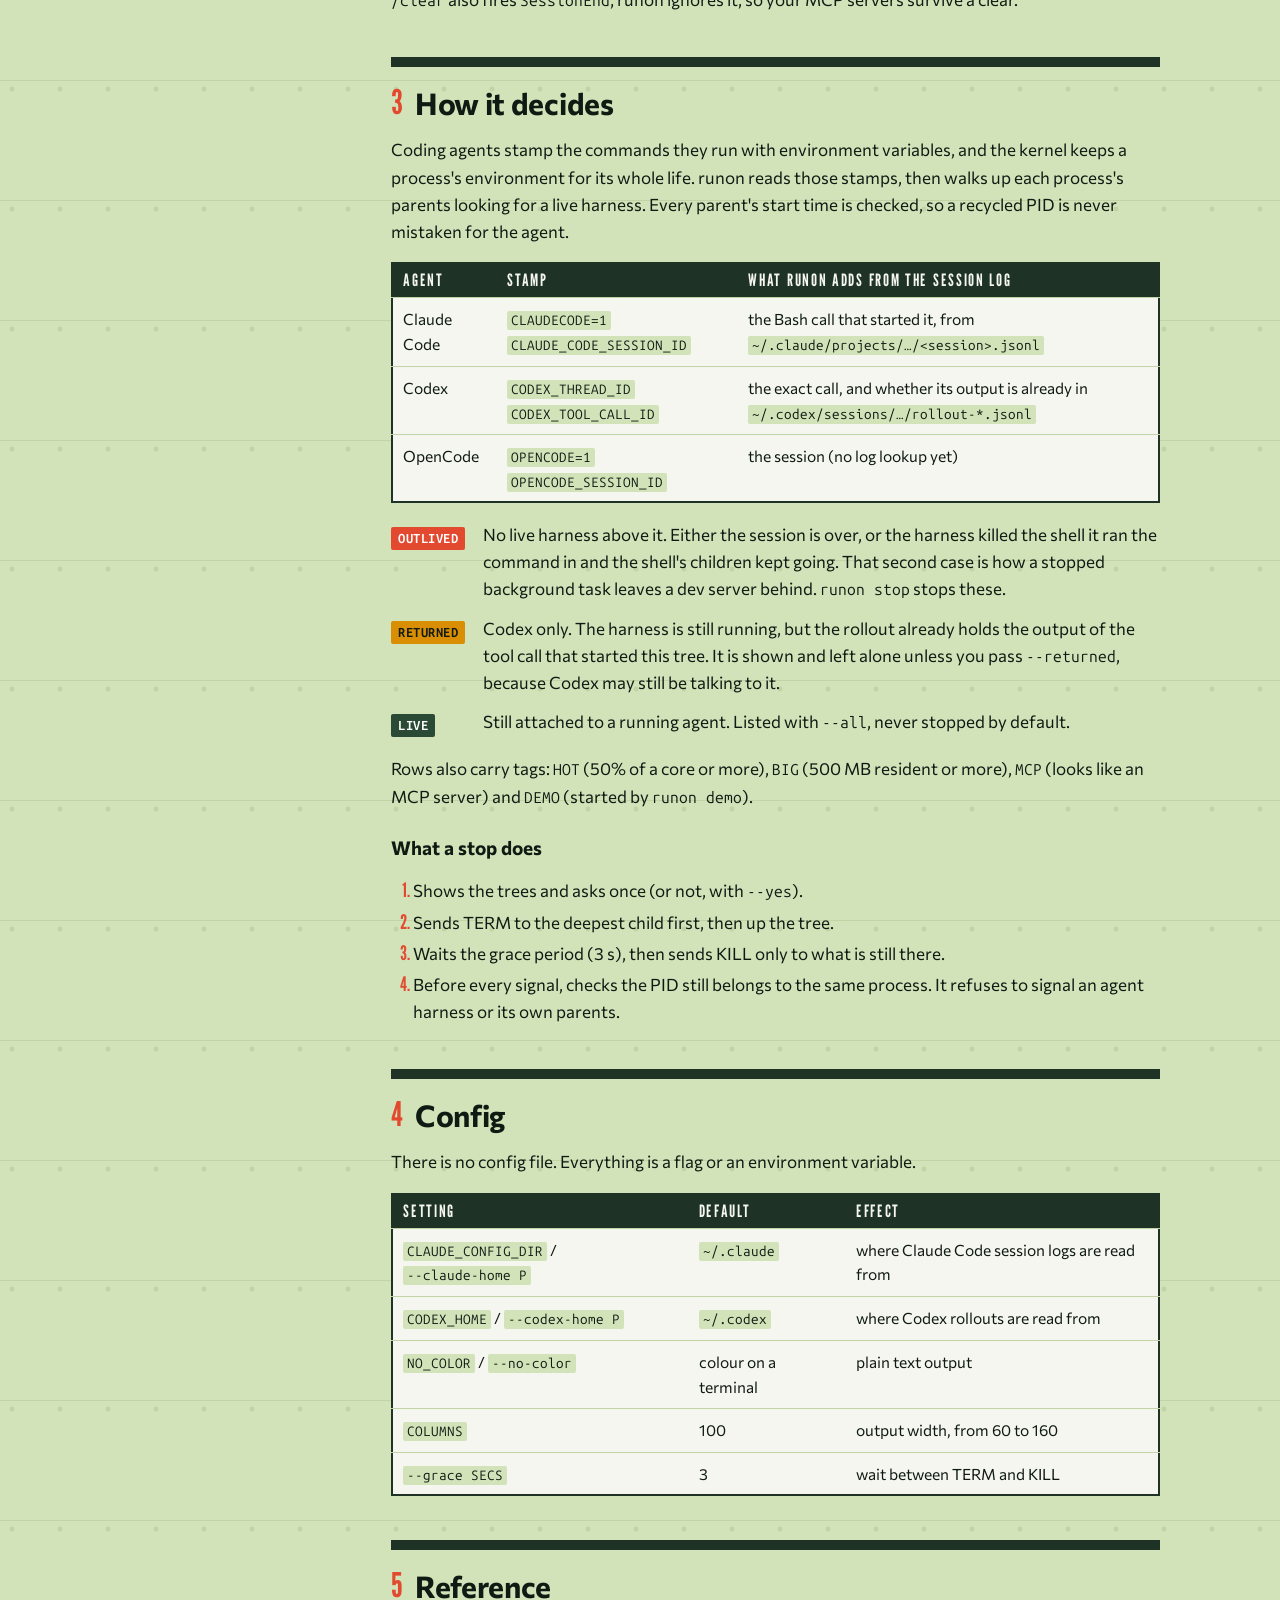
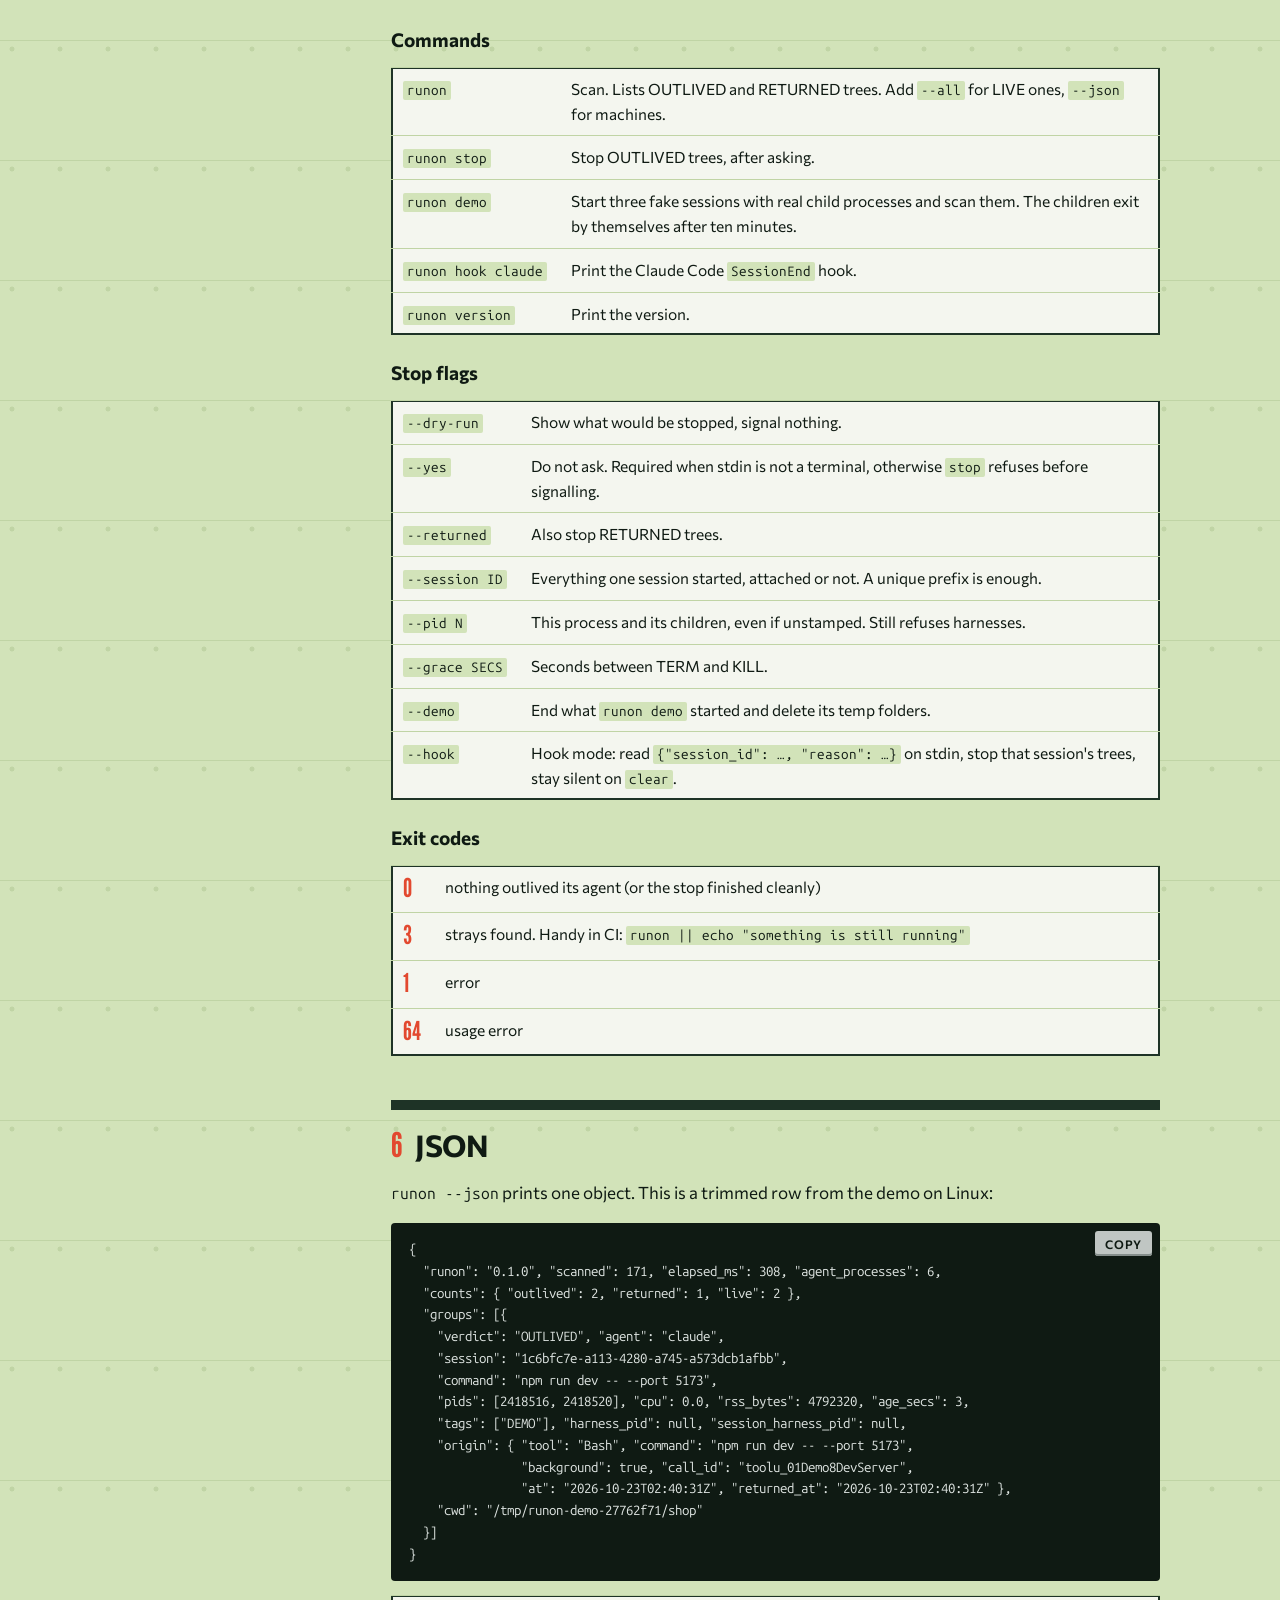
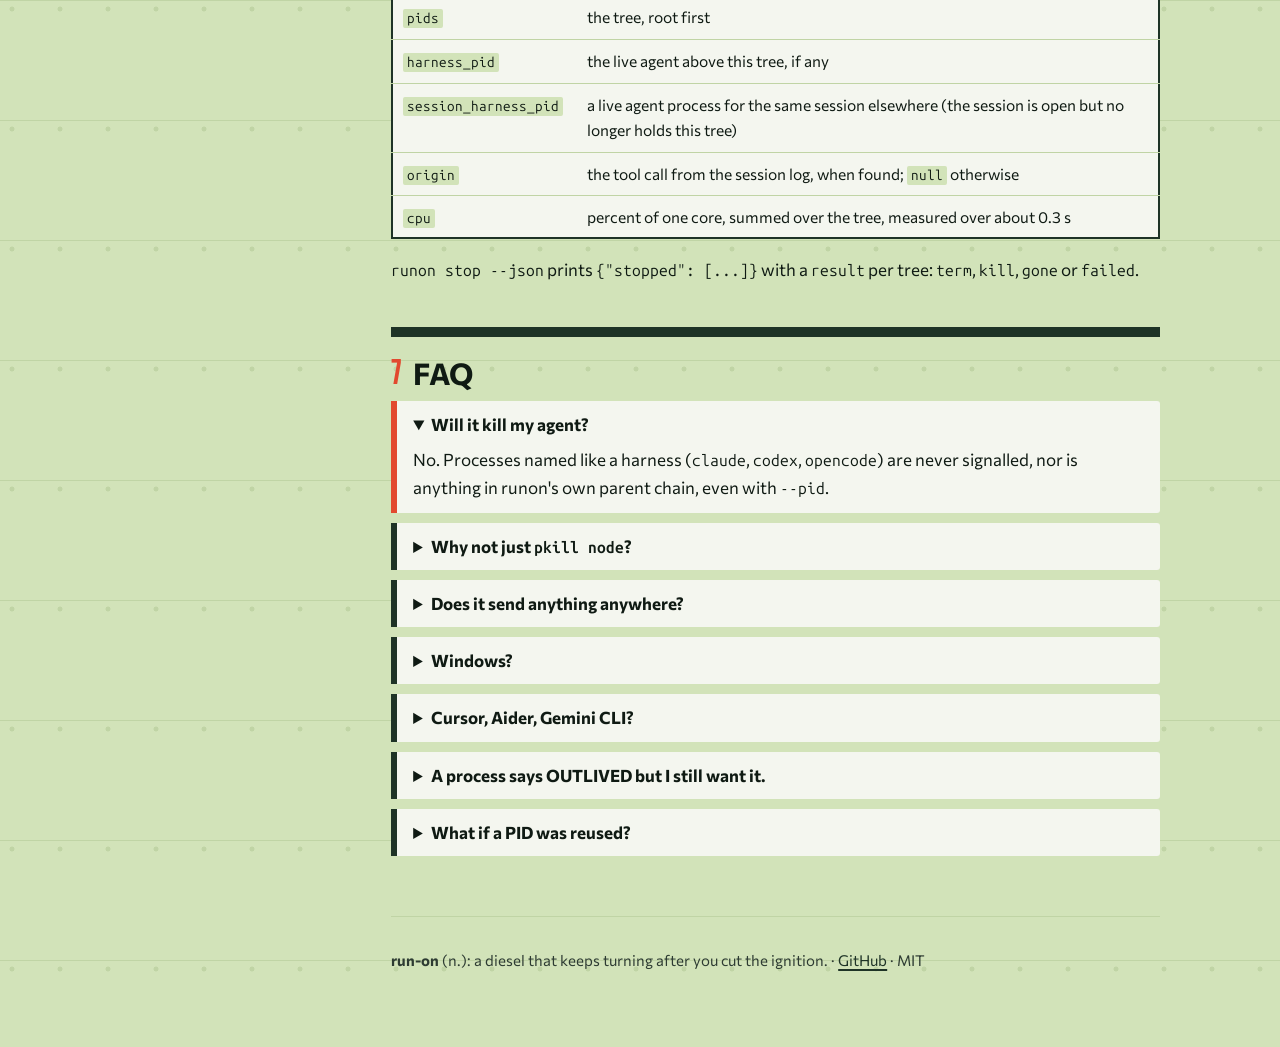
==== commit e3db6c9d: "docs site, README, OG/social images, copy buttons; clearer stop/scan errors and empty states" ====
--- a/site/docs/index.html
+++ b/site/docs/index.html
@@ -214,5 +214,6 @@
 </main>
 </div>
 <script src="docs.js" defer></script>
+<script src="../copy.js" defer></script>
 </body>
 </html>
--- a/site/style.css
+++ b/site/style.css
@@ -187,3 +187,15 @@
 pre{max-width:100%}
 .deck,.deck>*{min-width:0}
 @media (max-width:640px){ #term{font-size:12px;padding:14px} }
+
+/* copy button: a small brass-less enamel tab bolted to the snippet */
+.snippet{position:relative}
+.copy{position:absolute;top:8px;right:8px;font:600 12px/1 var(--body);letter-spacing:.06em;text-transform:uppercase;
+  color:var(--ink);background:var(--steel2);border:0;border-radius:3px;padding:7px 10px 6px;cursor:pointer;box-shadow:inset 0 -2px 0 var(--steel);opacity:.85;transition:opacity .15s,background .15s}
+.copy:hover{opacity:1}
+.copy:active{transform:translateY(1px)}
+.copy.ok{background:var(--ochre)}
+@media (prefers-reduced-motion:reduce){.copy{transition:none}}
+.snippet:has(.copy){padding-right:86px}
+@media (max-width:520px){.placard nav a{padding:8px 10px 7px;font-size:12px}}
+@media (max-width:520px){.snippet:has(.copy){padding-right:18px;padding-top:42px}}
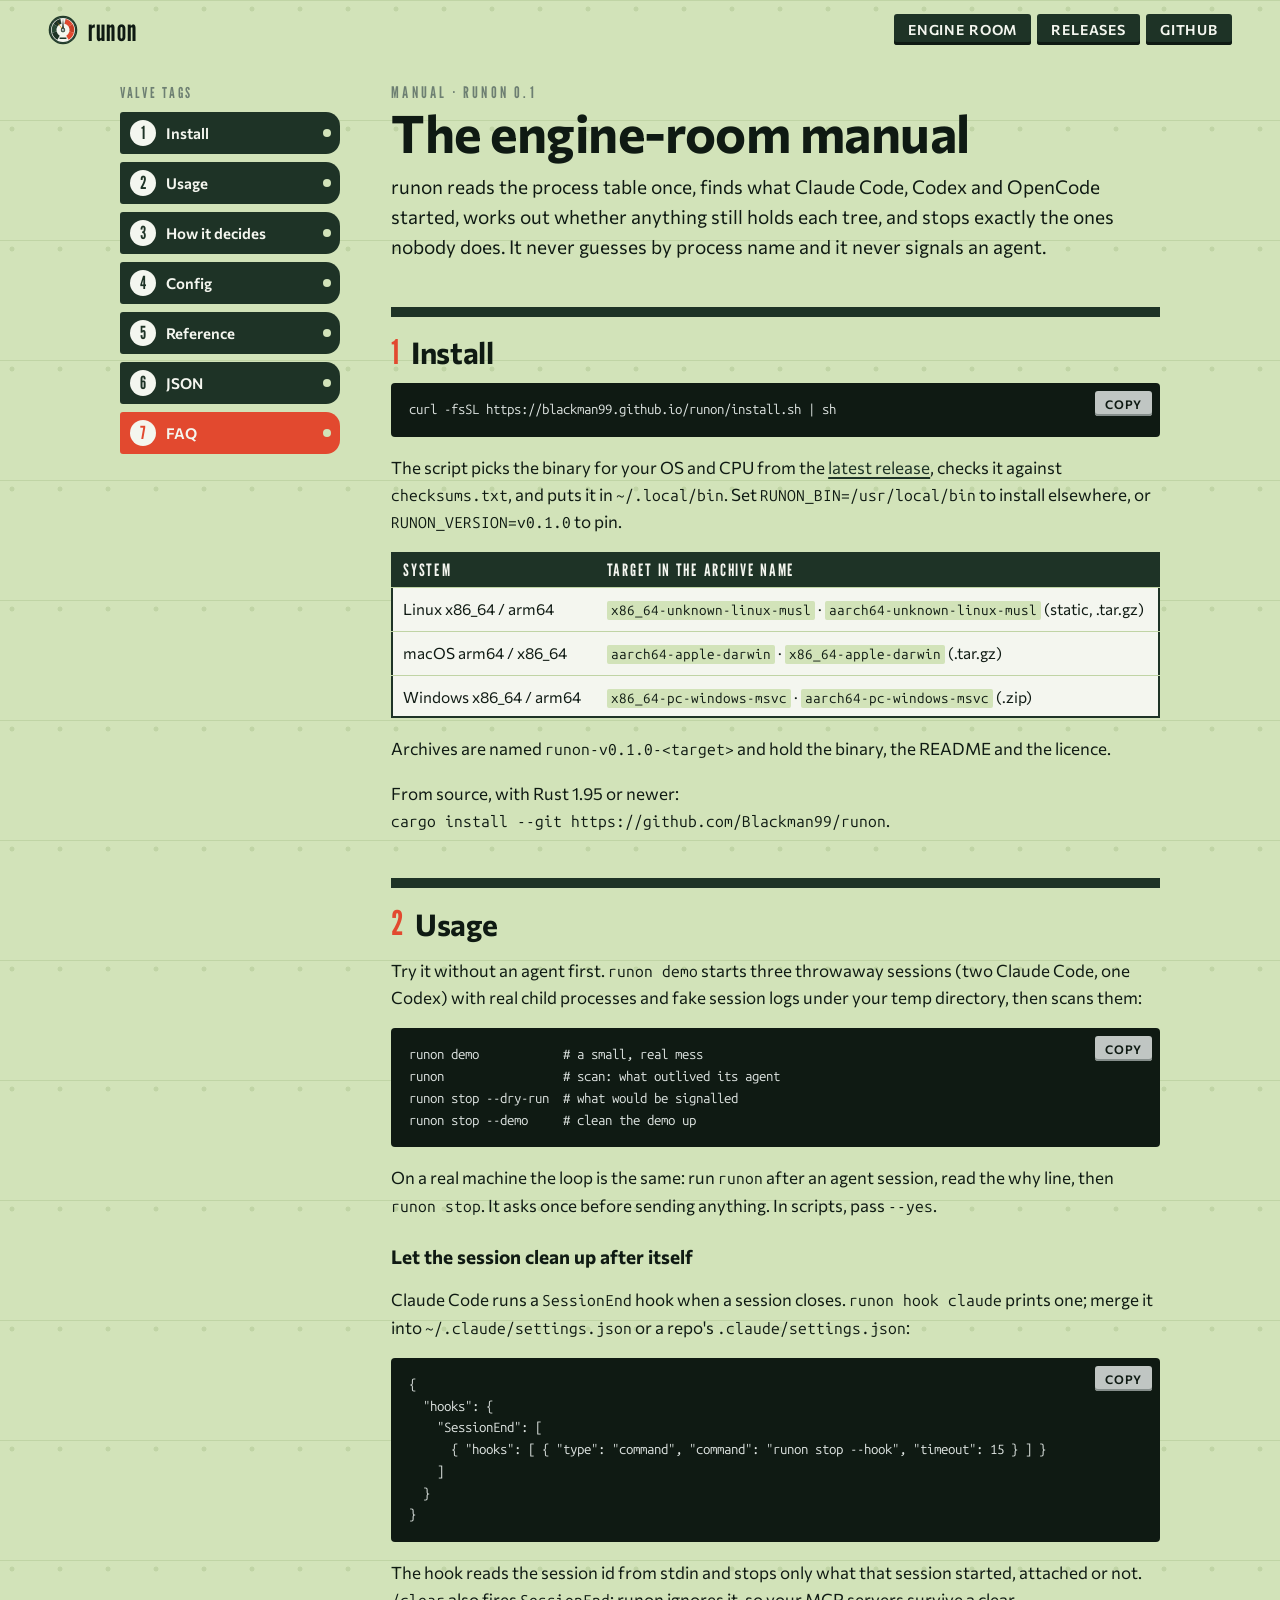
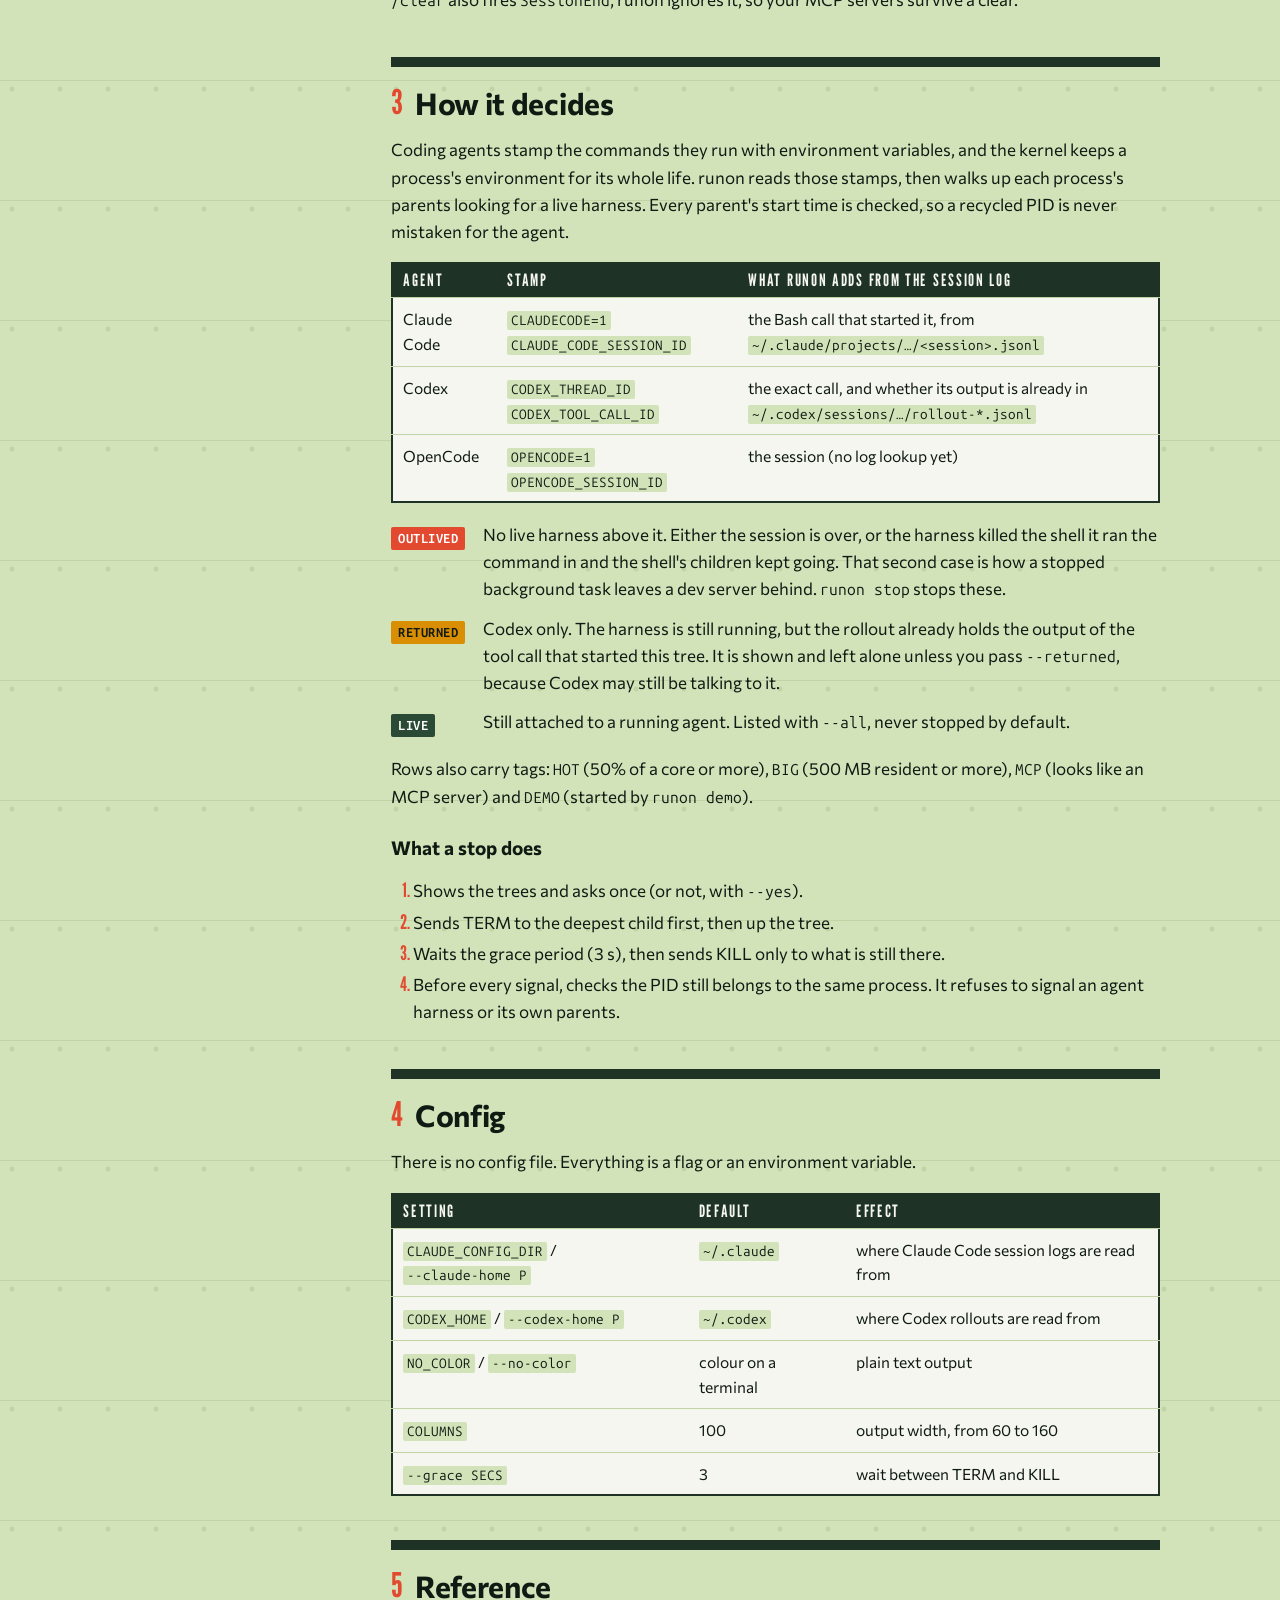
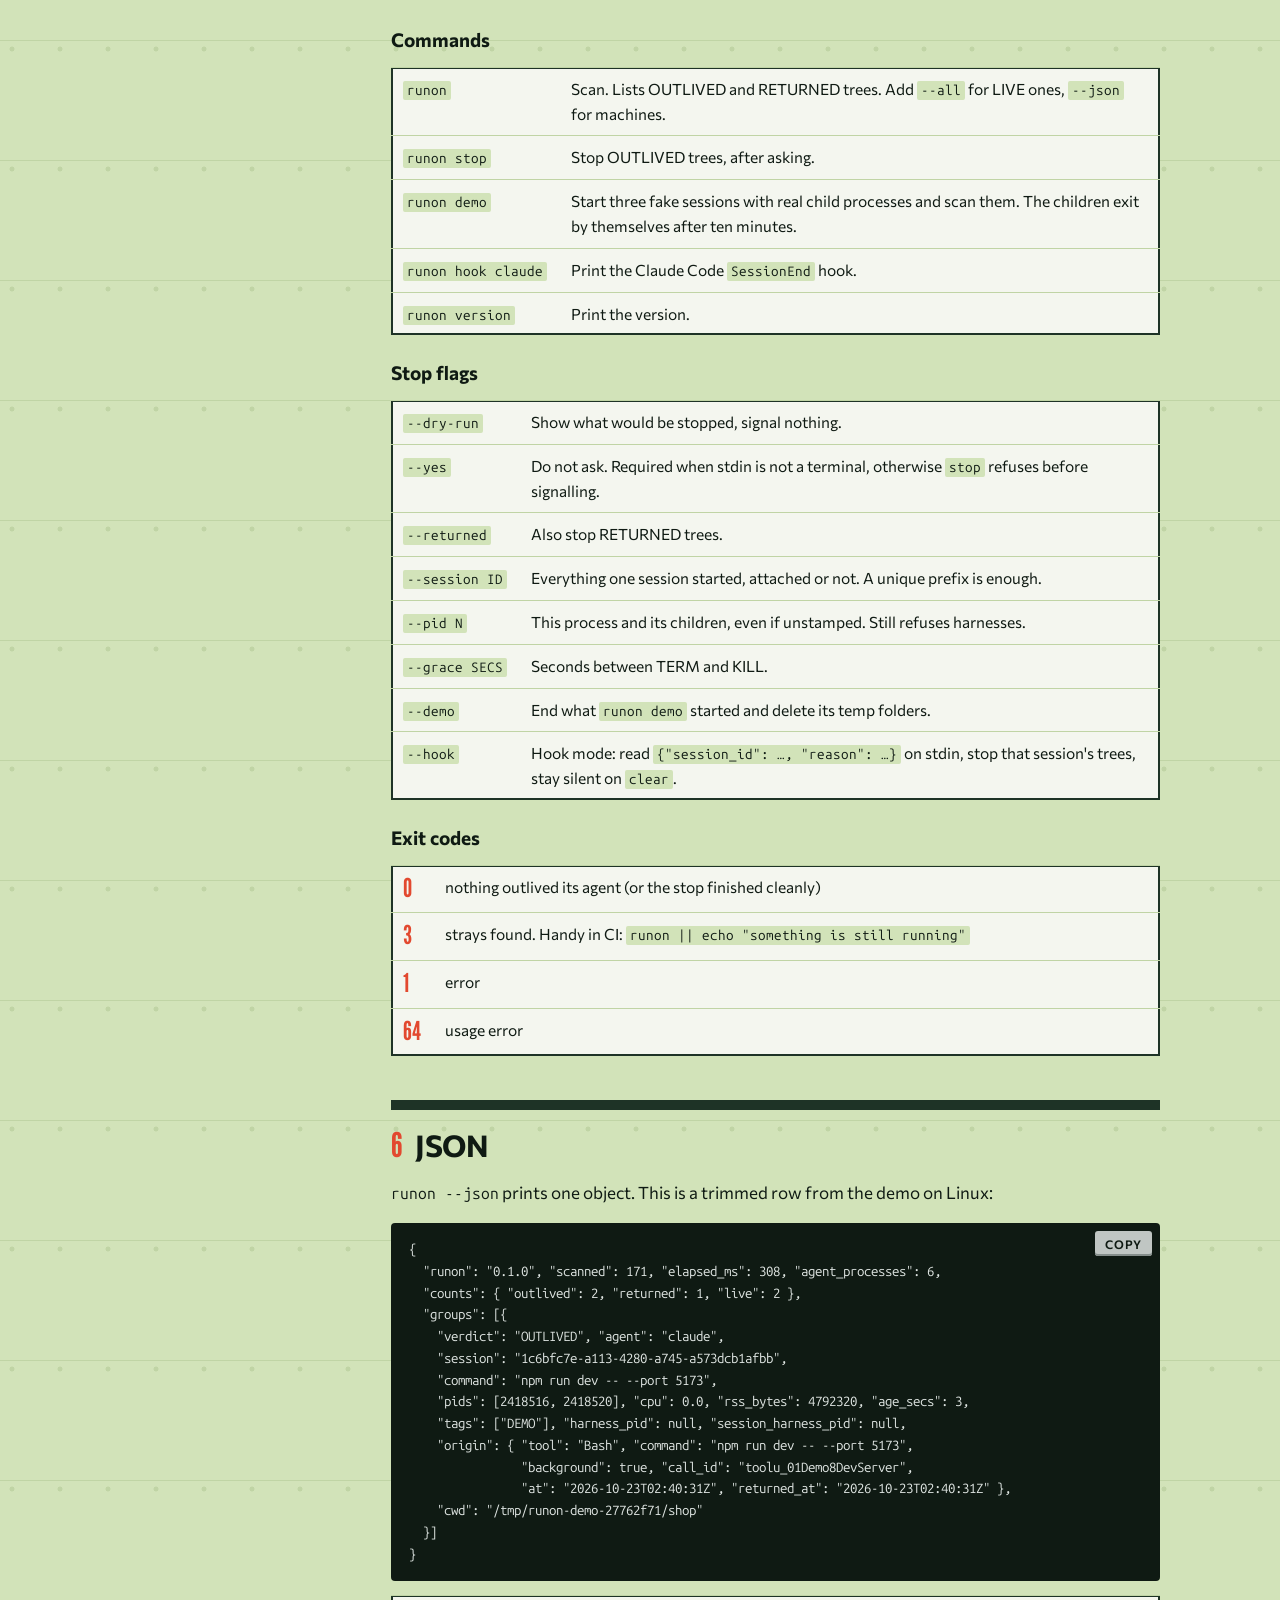
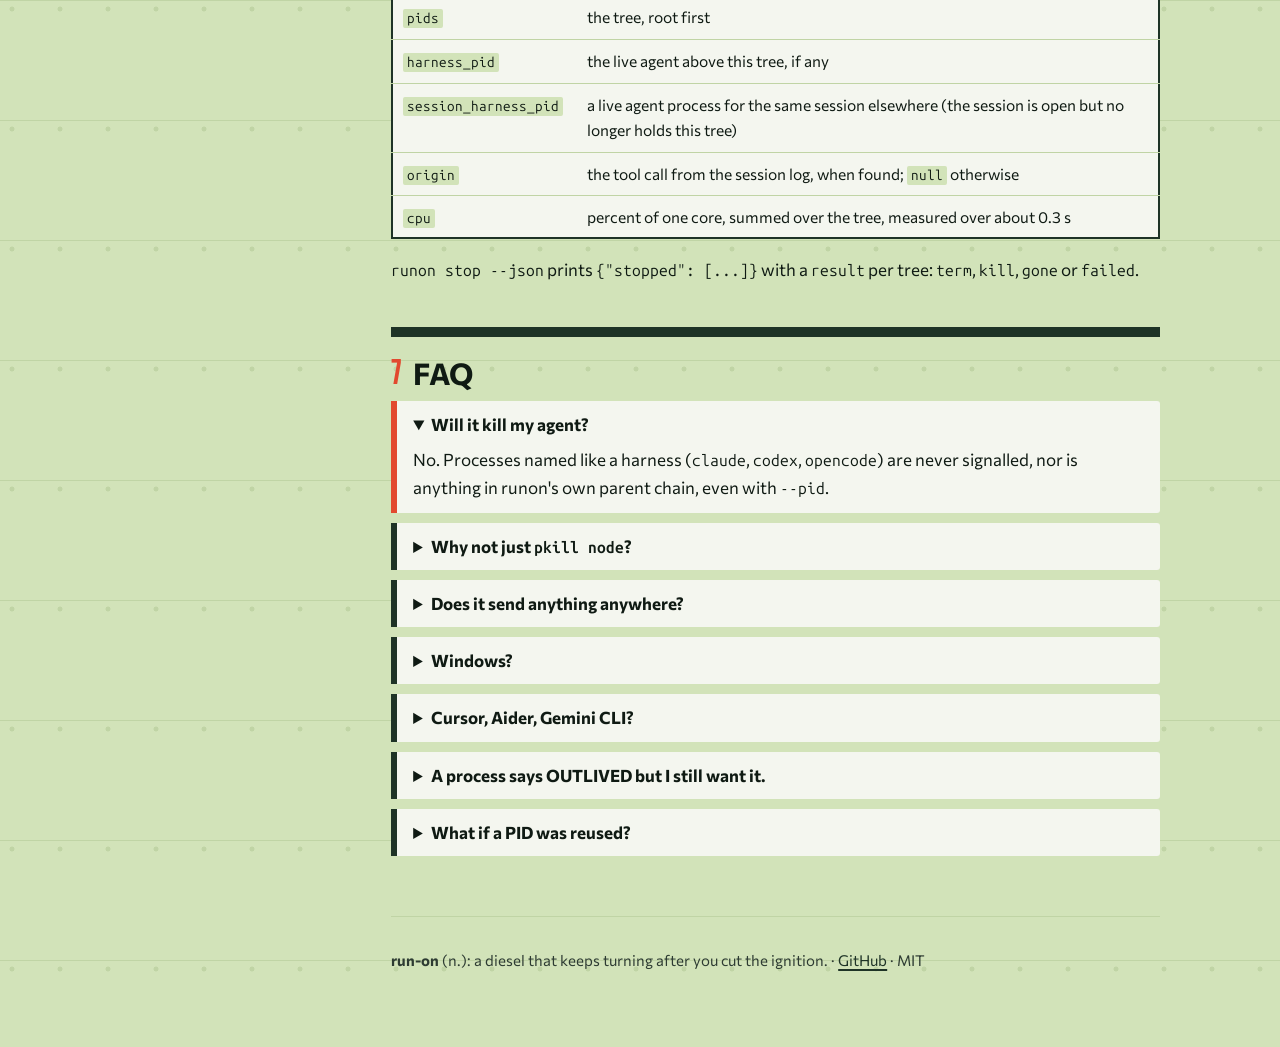
==== commit 70a515c4: "build: rust-version 1.95 (sysinfo 0.39.6 needs it); CI builds with the declared MSRV" ====
--- a/site/docs/index.html
+++ b/site/docs/index.html
@@ -69,7 +69,7 @@
 </tbody>
 </table>
 <p>Archives are named <code>runon-v0.1.0-&lt;target&gt;</code> and hold the binary, the README and the licence.</p>
-<p>From source, with Rust 1.85 or newer: <code class="nw">cargo install --git https://github.com/Blackman99/runon</code>.</p>
+<p>From source, with Rust 1.95 or newer: <code class="nw">cargo install --git https://github.com/Blackman99/runon</code>.</p>
 </section>
 
 <section id="usage">
